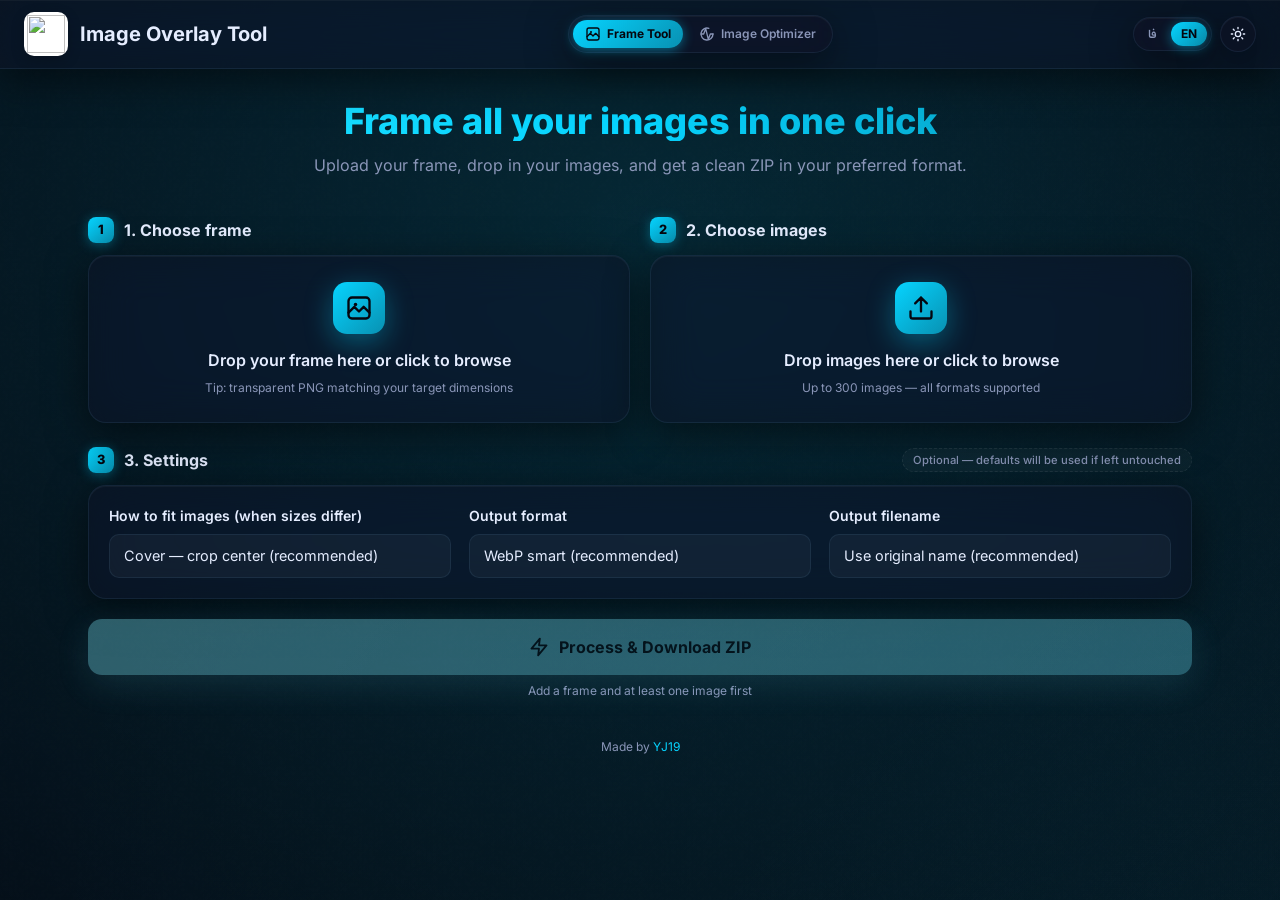
==== index.html @ a22eafc3 "Drop "کاملاً محلی" from the parent meta description Last remaining instance of "محلی" in the codebas" ====
<!DOCTYPE html>
<html lang="fa" dir="rtl" data-theme="dark">
<head>
  <meta charset="UTF-8" />
  <meta name="viewport" content="width=device-width, initial-scale=1.0, viewport-fit=cover" />
  <meta name="theme-color" content="#05060e" />

  <title data-i18n="app.title">جایگذاری قالب روی تصاویر — ابزار آنلاین دسته‌ای رایگان</title>
  <meta name="description" content="ابزار رایگان جایگذاری دسته‌ای قالب، واترمارک یا امضا روی تصاویر — درگ ‌اند ‌دراپ، تنظیم اندازه و موقعیت، خروجی فوری در قالب ZIP. تمام پردازش در مرورگر شما انجام می‌شود؛ فایل‌ها به سرور ارسال نمی‌شوند." />
  <meta name="keywords" content="جایگذاری قالب, واترمارک دسته‌ای, watermark batch, image overlay, امضای تصاویر, لوگو روی عکس, batch image processing, drag and drop" />
  <meta name="author" content="YJ19" />
  <meta name="robots" content="index, follow, max-image-preview:large" />

  <!-- Favicon -->
  <link rel="icon" href="assets/favicon.ico" />
  <link rel="canonical" href="https://templateimg.yaldajahanshahi.ir/" />
  <link rel="alternate" hreflang="fa" href="https://templateimg.yaldajahanshahi.ir/" />
  <link rel="alternate" hreflang="en" href="https://templateimg.yaldajahanshahi.ir/" />
  <link rel="alternate" hreflang="x-default" href="https://templateimg.yaldajahanshahi.ir/" />

  <!-- PWA -->
  <link rel="manifest" href="manifest.json" />
  <link rel="apple-touch-icon" href="assets/icons/apple-touch-icon-180.png" />
  <meta name="mobile-web-app-capable" content="yes" />
  <meta name="apple-mobile-web-app-capable" content="yes" />
  <meta name="apple-mobile-web-app-status-bar-style" content="black-translucent" />
  <meta name="apple-mobile-web-app-title" content="جایگذاری قالب" />

  <!-- Open Graph / Twitter -->
  <meta property="og:type" content="website" />
  <meta property="og:url" content="https://templateimg.yaldajahanshahi.ir/" />
  <meta property="og:site_name" content="جایگذاری قالب · YJ19" />
  <meta property="og:title" content="جایگذاری قالب روی تصاویر — دسته‌ای، در مرورگر، رایگان" />
  <meta property="og:description" content="جایگذاری دسته‌ای قالب، واترمارک یا امضا روی تصاویر و دریافت خروجی ZIP — کاملاً در مرورگر، بدون آپلود به سرور." />
  <meta property="og:image" content="https://templateimg.yaldajahanshahi.ir/assets/Set-Images-template-logo.webp" />
  <meta property="og:image:alt" content="جایگذاری قالب YJ19" />
  <meta property="og:locale" content="fa_IR" />
  <meta property="og:locale:alternate" content="en_US" />

  <meta name="twitter:card" content="summary_large_image" />
  <meta name="twitter:title" content="جایگذاری قالب روی تصاویر — دسته‌ای، در مرورگر، رایگان" />
  <meta name="twitter:description" content="جایگذاری دسته‌ای قالب، واترمارک یا امضا روی تصاویر و دریافت خروجی ZIP — کاملاً در مرورگر." />
  <meta name="twitter:image" content="https://templateimg.yaldajahanshahi.ir/assets/Set-Images-template-logo.webp" />

  <!-- Structured data -->
  <script type="application/ld+json">
  {
    "@context": "https://schema.org",
    "@type": "WebApplication",
    "name": "جایگذاری قالب روی تصاویر",
    "alternateName": "Image Overlay & Watermark Tool",
    "url": "https://templateimg.yaldajahanshahi.ir/",
    "applicationCategory": "MultimediaApplication",
    "applicationSubCategory": "Batch Image Watermark Tool",
    "operatingSystem": "Any modern web browser",
    "browserRequirements": "Requires JavaScript. Requires HTML5.",
    "offers": { "@type": "Offer", "price": "0", "priceCurrency": "USD" },
    "description": "ابزار رایگان جایگذاری دسته‌ای قالب، واترمارک یا امضا روی تصاویر در مرورگر؛ تنظیم اندازه و موقعیت، پیش‌نمایش زنده و خروجی ZIP — بدون آپلود به سرور.",
    "inLanguage": ["fa", "en"],
    "isAccessibleForFree": true,
    "featureList": [
      "Browser-side batch watermarking — no upload, full privacy",
      "Drag-and-drop multiple images",
      "Custom overlay position and size",
      "Live preview before applying",
      "ZIP download of all processed images",
      "Bilingual UI (Persian / English) with RTL support",
      "PWA — installable, works offline"
    ],
    "author": {
      "@type": "Person",
      "name": "Yalda Jahanshahi (YJ19)",
      "url": "https://yaldajahanshahi.ir"
    },
    "publisher": {
      "@type": "Person",
      "name": "YJ19",
      "url": "https://yaldajahanshahi.ir"
    }
  }
  </script>

  <link rel="preconnect" href="https://cdn.jsdelivr.net" crossorigin />
  <link rel="stylesheet" href="fonts/fonts.css?v=20260615a" />

  <!-- Critical CSS: prevents FOUC and handles theme-icon visibility independently of Tailwind JIT -->
  <style>
    .hidden { display: none !important; }
    .sr-only {
      position: absolute !important;
      width: 1px !important; height: 1px !important;
      padding: 0 !important; margin: -1px !important;
      overflow: hidden !important; clip: rect(0,0,0,0) !important;
      white-space: nowrap !important; border: 0 !important;
    }
    /* Theme toggle icons — driven by [data-theme] on <html>, no Tailwind dark: needed */
    .theme-icon-sun { display: none; }
    .theme-icon-moon { display: block; }
    [data-theme="dark"] .theme-icon-sun { display: block; }
    [data-theme="dark"] .theme-icon-moon { display: none; }
  </style>

  <script src="vendor/tailwind-3.4.17.js?v=20260615a"></script>
  <script>
    tailwind.config = {
      darkMode: ['class', '[data-theme="dark"]'],
      theme: {
        extend: {
          fontFamily: {
            sans: ['Inter', 'Vazirmatn', 'system-ui', 'sans-serif'],
            fa: ['Vazirmatn', 'system-ui', 'sans-serif']
          },
          colors: {
            cyan: {
              soft: '#22e0ff',
              DEFAULT: '#06d4ff',
              deep: '#0891b2'
            }
          }
        }
      }
    };
  </script>

  <link rel="stylesheet" href="styles/main.css?v=20260615a" />
  <script defer src="vendor/jszip-3.10.1.min.js?v=20260615a"></script>
</head>

<body class="font-sans antialiased min-h-screen selection:bg-cyan/30">

  <!-- Animated mesh background -->
  <div class="fixed inset-0 -z-10 bg-gradient-mesh pointer-events-none"></div>
  <div class="fixed inset-0 -z-10 bg-noise opacity-[0.02] pointer-events-none"></div>

  <!-- ============ HEADER ============ -->
  <header class="glass-header sticky top-0 z-40">
    <div class="container mx-auto px-3 sm:px-6 py-3 flex flex-wrap items-center justify-between gap-y-2 gap-x-3">
      <div class="flex items-center justify-center sm:justify-start gap-2 sm:gap-3 min-w-0 basis-full sm:basis-auto">
        <div class="logo-mark shrink-0">
          <img src="assets/Set-Images-template-logo.webp" alt="" width="44" height="44" />
        </div>
        <div class="min-w-0">
          <h1 class="text-base sm:text-xl font-bold leading-tight truncate" data-i18n="app.name">جایگذاری قالب روی تصویر</h1>
          <p class="text-[11px] sm:text-xs text-muted leading-none hidden sm:block" data-i18n="app.tagline">اعمال قالب روی دسته‌ای از تصاویر</p>
        </div>
      </div>

      <!-- ============ TOP NAV (tool switcher) ============ -->
      <nav class="tool-nav glass-pill flex items-center gap-1 p-1 text-[11px] sm:text-xs font-semibold basis-full sm:basis-auto justify-center order-3 sm:order-2" aria-label="Tools">
        <a href="./" class="tool-nav-btn active" aria-current="page">
          <svg class="w-4 h-4" viewBox="0 0 24 24" fill="none" stroke="currentColor" stroke-width="2" stroke-linecap="round" stroke-linejoin="round" aria-hidden="true">
            <rect x="3" y="3" width="18" height="18" rx="3"/>
            <path d="M3 16l5-5 4 4 4-4 5 5"/>
            <circle cx="9" cy="9" r="1.5" fill="currentColor" stroke="none"/>
          </svg>
          <span data-i18n="nav.placement">جایگذاری قالب</span>
        </a>
        <a href="./optimizer/" class="tool-nav-btn">
          <svg class="w-4 h-4" viewBox="0 0 24 24" fill="none" stroke="currentColor" stroke-width="2" stroke-linecap="round" stroke-linejoin="round" aria-hidden="true">
            <path d="M21 12a9 9 0 1 1-6.219-8.56"/>
            <path d="M3 12h4l3-8 4 16 3-8h4"/>
          </svg>
          <span data-i18n="nav.optimizer">بهینه‌ساز تصویر</span>
        </a>
      </nav>

      <div class="flex items-center gap-1.5 sm:gap-2 shrink-0 basis-full sm:basis-auto justify-center sm:justify-end order-2 sm:order-3">
        <div class="glass-pill flex items-center gap-1 p-1 text-[11px] sm:text-xs font-semibold">
          <button data-lang-btn="fa" class="lang-btn px-2 sm:px-2.5 py-1 rounded-full">فا</button>
          <button data-lang-btn="en" class="lang-btn px-2 sm:px-2.5 py-1 rounded-full">EN</button>
        </div>
        <button id="install-btn" type="button" class="glass-pill hidden items-center gap-1.5 h-9 px-2.5 text-[11px] sm:text-xs font-semibold" aria-label="Install app">
          <svg class="w-4 h-4" viewBox="0 0 24 24" fill="none" stroke="currentColor" stroke-width="2" stroke-linecap="round" stroke-linejoin="round">
            <path d="M12 3v12M7 10l5 5 5-5M5 21h14"/>
          </svg>
          <span class="hidden sm:inline" data-i18n="pwa.install">نصب اپ</span>
        </button>
        <button id="theme-toggle" class="glass-pill w-9 h-9 flex items-center justify-center" aria-label="Toggle theme" title="تغییر تم">
          <svg class="theme-icon-sun w-4 h-4" viewBox="0 0 24 24" fill="none" stroke="currentColor" stroke-width="2" stroke-linecap="round" stroke-linejoin="round" aria-hidden="true">
            <circle cx="12" cy="12" r="4"/><path d="M12 2v2M12 20v2M4.93 4.93l1.41 1.41M17.66 17.66l1.41 1.41M2 12h2M20 12h2M4.93 19.07l1.41-1.41M17.66 6.34l1.41-1.41"/>
          </svg>
          <svg class="theme-icon-moon w-4 h-4" viewBox="0 0 24 24" fill="none" stroke="currentColor" stroke-width="2" stroke-linecap="round" stroke-linejoin="round" aria-hidden="true">
            <path d="M21 12.79A9 9 0 1 1 11.21 3 7 7 0 0 0 21 12.79z"/>
          </svg>
        </button>
      </div>
    </div>
  </header>

  <!-- Hidden file inputs (kept outside drop zones to avoid event interference) -->
  <input type="file" id="frame-input" accept="image/*" class="sr-only" />
  <input type="file" id="images-input" accept="image/*" multiple class="sr-only" />

  <main class="container mx-auto px-3 sm:px-6 py-6 sm:py-8 max-w-6xl">

    <!-- ============ HERO ============ -->
    <section class="text-center mb-7 sm:mb-10">
      <h2 class="text-2xl sm:text-4xl font-extrabold mb-2 sm:mb-3 text-gradient-brand" data-i18n="hero.title">
        تصاویرتو با یک کلیک قالب بزن
      </h2>
      <p class="text-xs sm:text-base text-muted max-w-2xl mx-auto px-2" data-i18n="hero.subtitle">
        قالب رو آپلود کن، تصاویرت رو پشت بنداز، و یک فایل ZIP تمیز با فرمت دلخواه بگیر.
      </p>
    </section>

    <!-- ============ STEP 1 + 2 (side by side on lg) ============ -->
    <section class="grid grid-cols-1 lg:grid-cols-2 gap-4 sm:gap-5 mb-5 sm:mb-6">

      <!-- STEP 1: FRAME -->
      <div>
        <div class="step-label">
          <span class="step-num">1</span>
          <span data-i18n="step.frame.title">انتخاب قالب</span>
        </div>
        <div id="frame-drop" class="glass-card drop-zone group" tabindex="0" role="button" aria-label="Select frame image">
          <div id="frame-empty" class="drop-empty">
            <div class="icon-bubble">
              <svg class="w-7 h-7" viewBox="0 0 24 24" fill="none" stroke="currentColor" stroke-width="2" stroke-linecap="round" stroke-linejoin="round">
                <rect x="3" y="3" width="18" height="18" rx="3"/>
                <path d="M3 16l5-5 4 4 4-4 5 5"/>
                <circle cx="9" cy="9" r="1.5" fill="currentColor" stroke="none"/>
              </svg>
            </div>
            <p class="font-semibold text-sm sm:text-base" data-i18n="frame.cta">قالب رو بکش اینجا یا کلیک کن</p>
            <p class="text-[11px] sm:text-xs text-muted mt-1 px-2" data-i18n="frame.hint">پیشنهاد: PNG شفاف با ابعاد یکسان با تصاویر هدف</p>
          </div>
          <div id="frame-preview" class="hidden w-full">
            <div class="flex items-center gap-3">
              <div class="frame-thumb">
                <img id="frame-thumb-img" alt="frame preview" />
              </div>
              <div class="flex-1 min-w-0">
                <p id="frame-name" class="font-semibold text-sm truncate"></p>
                <p id="frame-meta" class="text-[11px] text-muted mt-0.5"></p>
              </div>
              <button type="button" id="frame-clear" class="btn-ghost-icon no-zone-click" aria-label="remove frame">
                <svg class="w-4 h-4" viewBox="0 0 24 24" fill="none" stroke="currentColor" stroke-width="2.2" stroke-linecap="round" stroke-linejoin="round"><path d="M18 6L6 18M6 6l12 12"/></svg>
              </button>
            </div>
          </div>
        </div>
      </div>

      <!-- STEP 2: IMAGES -->
      <div>
        <div class="step-label">
          <span class="step-num">2</span>
          <span data-i18n="step.images.title">انتخاب تصاویر</span>
          <span id="images-count" class="step-badge hidden">0 / 300</span>
        </div>
        <div id="images-drop" class="glass-card drop-zone group" tabindex="0" role="button" aria-label="Select images">
          <div id="images-empty" class="drop-empty">
            <div class="icon-bubble">
              <svg class="w-7 h-7" viewBox="0 0 24 24" fill="none" stroke="currentColor" stroke-width="2" stroke-linecap="round" stroke-linejoin="round">
                <path d="M21 15v4a2 2 0 0 1-2 2H5a2 2 0 0 1-2-2v-4M17 8l-5-5-5 5M12 3v12"/>
              </svg>
            </div>
            <p class="font-semibold text-sm sm:text-base" data-i18n="images.cta">تصاویر رو اینجا بنداز یا کلیک کن</p>
            <p class="text-[11px] sm:text-xs text-muted mt-1 px-2" data-i18n="images.hint">حداکثر ۳۰۰ تصویر — همه فرمت‌ها</p>
          </div>
        </div>
      </div>

    </section>

    <!-- Images toolbar + grid (full width) -->
    <section id="images-section" class="mb-6">

      <!-- Upload progress (shown while decoding/thumbnailing newly added files) -->
      <div id="upload-loader" class="hidden glass-card p-3 mb-3 flex items-center gap-3" role="status" aria-live="polite">
        <div class="spinner-sm"></div>
        <div class="flex-1 min-w-0">
          <p class="text-sm font-semibold truncate">
            <span data-i18n="upload.processing">در حال بارگذاری تصاویر…</span>
          </p>
          <div class="progress-track mt-1.5" style="height:6px">
            <div id="upload-fill" class="progress-fill" style="width:0%"></div>
          </div>
        </div>
        <span id="upload-count" class="text-xs font-bold tabular-nums shrink-0">0 / 0</span>
      </div>

      <div id="images-toolbar" class="hidden flex items-center justify-between gap-3 mb-3">
        <div class="text-xs sm:text-sm">
          <span class="text-muted" data-i18n="images.added">افزوده شد:</span>
          <span id="images-added" class="font-bold">0</span>
        </div>
        <div class="flex items-center gap-2">
          <button id="images-add-more" class="btn-ghost text-xs">
            <span data-i18n="images.addMore">افزودن بیشتر</span>
          </button>
          <button id="images-clear" class="btn-ghost text-xs text-rose-500 hover:text-rose-600">
            <span data-i18n="images.clearAll">پاک کردن همه</span>
          </button>
        </div>
      </div>
      <div id="images-grid" class="hidden grid grid-cols-4 sm:grid-cols-6 md:grid-cols-8 lg:grid-cols-10 gap-2"></div>
    </section>

    <!-- ============ STEP 3: SETTINGS ============ -->
    <section class="mb-5 sm:mb-6">
      <div class="step-label">
        <span class="step-num">3</span>
        <span data-i18n="step.settings.title">تنظیمات</span>
        <span class="step-optional" data-i18n="step.settings.optional">اختیاری — در صورت عدم تنظیم، موارد پیش‌فرض اعمال می‌شود</span>
      </div>

      <div class="glass-card p-4 sm:p-5">
        <div class="settings-grid">

          <!-- Fit mode -->
          <div>
            <label for="fit-mode" class="block text-sm font-semibold mb-2" data-i18n="settings.fit.label">روش جا‌گذاری تصویر (وقتی ابعاد متفاوته)</label>
            <select id="fit-mode" class="glass-select">
              <option value="cover" selected data-i18n-option="settings.fit.coverFull">Cover — برش وسط (پیشنهادی)</option>
              <option value="contain" data-i18n-option="settings.fit.containFull">Contain — با حاشیه</option>
              <option value="stretch" data-i18n-option="settings.fit.stretchFull">Stretch — کشیدن</option>
            </select>
          </div>

          <!-- Output format -->
          <div>
            <label for="output-format" class="block text-sm font-semibold mb-2" data-i18n="settings.format.label">فرمت خروجی</label>
            <select id="output-format" class="glass-select">
              <option value="webp-smart" data-i18n-option="settings.format.webpSmart">WebP هوشمند (پیشنهادی)</option>
              <option value="webp" data-i18n-option="settings.format.webp">WebP (کیفیت دستی)</option>
              <option value="png" data-i18n-option="settings.format.png">PNG (با شفافیت)</option>
              <option value="jpeg" data-i18n-option="settings.format.jpeg">JPEG (کیفیت دستی)</option>
              <option value="auto" data-i18n-option="settings.format.auto">حفظ فرمت اصلی</option>
            </select>
            <div id="quality-row" class="mt-2 hidden">
              <label class="flex items-center justify-between text-xs">
                <span class="text-muted" data-i18n="settings.format.quality">کیفیت:</span>
                <span id="quality-value" class="font-bold">90%</span>
              </label>
              <input type="range" id="quality-slider" min="50" max="100" value="90" class="w-full mt-1 accent-cyan" />
            </div>
          </div>

          <!-- Naming mode -->
          <div>
            <label for="naming-mode" class="block text-sm font-semibold mb-2" data-i18n="settings.naming.label">نام‌گذاری فایل خروجی</label>
            <select id="naming-mode" class="glass-select">
              <option value="original" data-i18n-option="settings.naming.original">نام اصلی تصویر (پیشنهادی)</option>
              <option value="pattern" data-i18n-option="settings.naming.pattern">الگوی سفارشی</option>
            </select>
            <div id="pattern-row" class="mt-2 hidden">
              <input type="text" id="naming-pattern" value="framed_{n}" class="glass-input" />
              <p class="text-[10px] text-muted mt-1.5">
                <span data-i18n="settings.naming.tokens">پارامترها:</span>
                <code class="mx-0.5">{n}</code> <span data-i18n="settings.naming.tokenN">شماره</span>،
                <code class="mx-0.5">{name}</code> <span data-i18n="settings.naming.tokenName">نام اصلی</span>،
                <code class="mx-0.5">{date}</code> <span data-i18n="settings.naming.tokenDate">تاریخ</span>
              </p>
            </div>
          </div>

        </div>
      </div>

      <button id="process-btn" class="action-btn mt-5" disabled>
        <span class="btn-default inline-flex items-center gap-2.5">
          <svg class="w-5 h-5" viewBox="0 0 24 24" fill="none" stroke="currentColor" stroke-width="2.2" stroke-linecap="round" stroke-linejoin="round"><path d="M13 2L3 14h9l-1 8 10-12h-9l1-8z"/></svg>
          <span data-i18n="action.process">پردازش و دانلود ZIP</span>
        </span>
        <span class="btn-loading">
          <span class="spinner-btn"></span>
          <span data-i18n="action.processing">در حال پردازش…</span>
        </span>
      </button>

      <p id="process-hint" class="text-center text-xs text-muted mt-2" data-i18n="action.hint">
        ابتدا یک قالب و حداقل یک تصویر اضافه کن
      </p>
    </section>

    <!-- ============ PROGRESS OVERLAY ============ -->
    <div id="progress-overlay" class="hidden" role="status" aria-live="polite">
      <div class="glass-card p-4 sm:p-5">
        <div class="flex items-center justify-between mb-3 gap-3">
          <div class="min-w-0">
            <p class="font-bold truncate" data-i18n="progress.title">در حال پردازش…</p>
            <p id="progress-sub" class="text-[11px] sm:text-xs text-muted mt-0.5 truncate"></p>
          </div>
          <p id="progress-pct" class="text-xl sm:text-2xl font-extrabold tabular-nums shrink-0">0%</p>
        </div>
        <div class="progress-track">
          <div id="progress-fill" class="progress-fill" style="width:0%"></div>
        </div>
        <div class="grid grid-cols-3 gap-2 sm:gap-3 mt-3 text-[11px] sm:text-xs">
          <div><span class="text-muted" data-i18n="progress.done">انجام‌شده:</span> <span id="stat-done" class="font-bold tabular-nums">0</span></div>
          <div><span class="text-muted" data-i18n="progress.speed">سرعت:</span> <span id="stat-speed" class="font-bold tabular-nums">—</span></div>
          <div><span class="text-muted" data-i18n="progress.eta">باقی‌مونده:</span> <span id="stat-eta" class="font-bold tabular-nums">—</span></div>
        </div>
      </div>
    </div>

    <!-- ============ FOOTER ============ -->
    <footer class="text-center mt-10 mb-4 text-[11px] sm:text-xs text-muted">
      <p>
        <span data-i18n="footer.credit">ساخته شده به وسیله</span>
        <a href="https://yaldajahanshahi.ir" target="_blank" rel="noopener noreferrer" class="text-cyan hover:underline">YJ19</a>
      </p>
    </footer>
  </main>

  <!-- Toast container -->
  <div id="toast-container" class="fixed bottom-4 inset-x-3 sm:bottom-auto sm:top-4 sm:inset-x-auto sm:end-4 z-50 flex flex-col gap-2 sm:max-w-sm pointer-events-none" role="status" aria-live="polite" aria-atomic="false"></div>

  <!-- App entry (single bundle, no ES modules — works with file:// too) -->
  <script defer src="scripts/bundle.js?v=20260615a"></script>
  <script defer src="scripts/pwa.js?v=20260615a"></script>
</body>
</html>
---- fonts/fonts.css ----
/* Inter latin 400 */
@font-face {
  font-family: 'Inter';
  font-style: normal;
  font-weight: 400;
  font-display: swap;
  src: url(./inter-latin-400.woff2) format('woff2');
  unicode-range: U+0000-00FF, U+0131, U+0152-0153, U+02BB-02BC, U+02C6, U+02DA, U+02DC, U+0304, U+0308, U+0329, U+2000-206F, U+20AC, U+2122, U+2191, U+2193, U+2212, U+2215, U+FEFF, U+FFFD;
}

/* Inter latin 500 */
@font-face {
  font-family: 'Inter';
  font-style: normal;
  font-weight: 500;
  font-display: swap;
  src: url(./inter-latin-500.woff2) format('woff2');
  unicode-range: U+0000-00FF, U+0131, U+0152-0153, U+02BB-02BC, U+02C6, U+02DA, U+02DC, U+0304, U+0308, U+0329, U+2000-206F, U+20AC, U+2122, U+2191, U+2193, U+2212, U+2215, U+FEFF, U+FFFD;
}

/* Inter latin 600 */
@font-face {
  font-family: 'Inter';
  font-style: normal;
  font-weight: 600;
  font-display: swap;
  src: url(./inter-latin-600.woff2) format('woff2');
  unicode-range: U+0000-00FF, U+0131, U+0152-0153, U+02BB-02BC, U+02C6, U+02DA, U+02DC, U+0304, U+0308, U+0329, U+2000-206F, U+20AC, U+2122, U+2191, U+2193, U+2212, U+2215, U+FEFF, U+FFFD;
}

/* Inter latin 700 */
@font-face {
  font-family: 'Inter';
  font-style: normal;
  font-weight: 700;
  font-display: swap;
  src: url(./inter-latin-700.woff2) format('woff2');
  unicode-range: U+0000-00FF, U+0131, U+0152-0153, U+02BB-02BC, U+02C6, U+02DA, U+02DC, U+0304, U+0308, U+0329, U+2000-206F, U+20AC, U+2122, U+2191, U+2193, U+2212, U+2215, U+FEFF, U+FFFD;
}

/* Inter latin 800 */
@font-face {
  font-family: 'Inter';
  font-style: normal;
  font-weight: 800;
  font-display: swap;
  src: url(./inter-latin-800.woff2) format('woff2');
  unicode-range: U+0000-00FF, U+0131, U+0152-0153, U+02BB-02BC, U+02C6, U+02DA, U+02DC, U+0304, U+0308, U+0329, U+2000-206F, U+20AC, U+2122, U+2191, U+2193, U+2212, U+2215, U+FEFF, U+FFFD;
}

/* Vazirmatn arabic 400 */
@font-face {
  font-family: 'Vazirmatn';
  font-style: normal;
  font-weight: 400;
  font-display: swap;
  src: url(./vazirmatn-arabic-400.woff2) format('woff2');
  unicode-range: U+0600-06FF, U+0750-077F, U+0870-088E, U+0890-0891, U+0897-08E1, U+08E3-08FF, U+200C-200E, U+2010-2011, U+204F, U+2E41, U+FB50-FDFF, U+FE70-FE74, U+FE76-FEFC, U+102E0-102FB, U+10E60-10E7E, U+10EC2-10EC4, U+10EFC-10EFF, U+1EE00-1EE03, U+1EE05-1EE1F, U+1EE21-1EE22, U+1EE24, U+1EE27, U+1EE29-1EE32, U+1EE34-1EE37, U+1EE39, U+1EE3B, U+1EE42, U+1EE47, U+1EE49, U+1EE4B, U+1EE4D-1EE4F, U+1EE51-1EE52, U+1EE54, U+1EE57, U+1EE59, U+1EE5B, U+1EE5D, U+1EE5F, U+1EE61-1EE62, U+1EE64, U+1EE67-1EE6A, U+1EE6C-1EE72, U+1EE74-1EE77, U+1EE79-1EE7C, U+1EE7E, U+1EE80-1EE89, U+1EE8B-1EE9B, U+1EEA1-1EEA3, U+1EEA5-1EEA9, U+1EEAB-1EEBB, U+1EEF0-1EEF1;
}

/* Vazirmatn latin 400 */
@font-face {
  font-family: 'Vazirmatn';
  font-style: normal;
  font-weight: 400;
  font-display: swap;
  src: url(./vazirmatn-latin-400.woff2) format('woff2');
  unicode-range: U+0000-00FF, U+0131, U+0152-0153, U+02BB-02BC, U+02C6, U+02DA, U+02DC, U+0304, U+0308, U+0329, U+2000-206F, U+20AC, U+2122, U+2191, U+2193, U+2212, U+2215, U+FEFF, U+FFFD;
}

/* Vazirmatn arabic 500 */
@font-face {
  font-family: 'Vazirmatn';
  font-style: normal;
  font-weight: 500;
  font-display: swap;
  src: url(./vazirmatn-arabic-500.woff2) format('woff2');
  unicode-range: U+0600-06FF, U+0750-077F, U+0870-088E, U+0890-0891, U+0897-08E1, U+08E3-08FF, U+200C-200E, U+2010-2011, U+204F, U+2E41, U+FB50-FDFF, U+FE70-FE74, U+FE76-FEFC, U+102E0-102FB, U+10E60-10E7E, U+10EC2-10EC4, U+10EFC-10EFF, U+1EE00-1EE03, U+1EE05-1EE1F, U+1EE21-1EE22, U+1EE24, U+1EE27, U+1EE29-1EE32, U+1EE34-1EE37, U+1EE39, U+1EE3B, U+1EE42, U+1EE47, U+1EE49, U+1EE4B, U+1EE4D-1EE4F, U+1EE51-1EE52, U+1EE54, U+1EE57, U+1EE59, U+1EE5B, U+1EE5D, U+1EE5F, U+1EE61-1EE62, U+1EE64, U+1EE67-1EE6A, U+1EE6C-1EE72, U+1EE74-1EE77, U+1EE79-1EE7C, U+1EE7E, U+1EE80-1EE89, U+1EE8B-1EE9B, U+1EEA1-1EEA3, U+1EEA5-1EEA9, U+1EEAB-1EEBB, U+1EEF0-1EEF1;
}

/* Vazirmatn latin 500 */
@font-face {
  font-family: 'Vazirmatn';
  font-style: normal;
  font-weight: 500;
  font-display: swap;
  src: url(./vazirmatn-latin-500.woff2) format('woff2');
  unicode-range: U+0000-00FF, U+0131, U+0152-0153, U+02BB-02BC, U+02C6, U+02DA, U+02DC, U+0304, U+0308, U+0329, U+2000-206F, U+20AC, U+2122, U+2191, U+2193, U+2212, U+2215, U+FEFF, U+FFFD;
}

/* Vazirmatn arabic 600 */
@font-face {
  font-family: 'Vazirmatn';
  font-style: normal;
  font-weight: 600;
  font-display: swap;
  src: url(./vazirmatn-arabic-600.woff2) format('woff2');
  unicode-range: U+0600-06FF, U+0750-077F, U+0870-088E, U+0890-0891, U+0897-08E1, U+08E3-08FF, U+200C-200E, U+2010-2011, U+204F, U+2E41, U+FB50-FDFF, U+FE70-FE74, U+FE76-FEFC, U+102E0-102FB, U+10E60-10E7E, U+10EC2-10EC4, U+10EFC-10EFF, U+1EE00-1EE03, U+1EE05-1EE1F, U+1EE21-1EE22, U+1EE24, U+1EE27, U+1EE29-1EE32, U+1EE34-1EE37, U+1EE39, U+1EE3B, U+1EE42, U+1EE47, U+1EE49, U+1EE4B, U+1EE4D-1EE4F, U+1EE51-1EE52, U+1EE54, U+1EE57, U+1EE59, U+1EE5B, U+1EE5D, U+1EE5F, U+1EE61-1EE62, U+1EE64, U+1EE67-1EE6A, U+1EE6C-1EE72, U+1EE74-1EE77, U+1EE79-1EE7C, U+1EE7E, U+1EE80-1EE89, U+1EE8B-1EE9B, U+1EEA1-1EEA3, U+1EEA5-1EEA9, U+1EEAB-1EEBB, U+1EEF0-1EEF1;
}

/* Vazirmatn latin 600 */
@font-face {
  font-family: 'Vazirmatn';
  font-style: normal;
  font-weight: 600;
  font-display: swap;
  src: url(./vazirmatn-latin-600.woff2) format('woff2');
  unicode-range: U+0000-00FF, U+0131, U+0152-0153, U+02BB-02BC, U+02C6, U+02DA, U+02DC, U+0304, U+0308, U+0329, U+2000-206F, U+20AC, U+2122, U+2191, U+2193, U+2212, U+2215, U+FEFF, U+FFFD;
}

/* Vazirmatn arabic 700 */
@font-face {
  font-family: 'Vazirmatn';
  font-style: normal;
  font-weight: 700;
  font-display: swap;
  src: url(./vazirmatn-arabic-700.woff2) format('woff2');
  unicode-range: U+0600-06FF, U+0750-077F, U+0870-088E, U+0890-0891, U+0897-08E1, U+08E3-08FF, U+200C-200E, U+2010-2011, U+204F, U+2E41, U+FB50-FDFF, U+FE70-FE74, U+FE76-FEFC, U+102E0-102FB, U+10E60-10E7E, U+10EC2-10EC4, U+10EFC-10EFF, U+1EE00-1EE03, U+1EE05-1EE1F, U+1EE21-1EE22, U+1EE24, U+1EE27, U+1EE29-1EE32, U+1EE34-1EE37, U+1EE39, U+1EE3B, U+1EE42, U+1EE47, U+1EE49, U+1EE4B, U+1EE4D-1EE4F, U+1EE51-1EE52, U+1EE54, U+1EE57, U+1EE59, U+1EE5B, U+1EE5D, U+1EE5F, U+1EE61-1EE62, U+1EE64, U+1EE67-1EE6A, U+1EE6C-1EE72, U+1EE74-1EE77, U+1EE79-1EE7C, U+1EE7E, U+1EE80-1EE89, U+1EE8B-1EE9B, U+1EEA1-1EEA3, U+1EEA5-1EEA9, U+1EEAB-1EEBB, U+1EEF0-1EEF1;
}

/* Vazirmatn latin 700 */
@font-face {
  font-family: 'Vazirmatn';
  font-style: normal;
  font-weight: 700;
  font-display: swap;
  src: url(./vazirmatn-latin-700.woff2) format('woff2');
  unicode-range: U+0000-00FF, U+0131, U+0152-0153, U+02BB-02BC, U+02C6, U+02DA, U+02DC, U+0304, U+0308, U+0329, U+2000-206F, U+20AC, U+2122, U+2191, U+2193, U+2212, U+2215, U+FEFF, U+FFFD;
}

/* Vazirmatn arabic 800 */
@font-face {
  font-family: 'Vazirmatn';
  font-style: normal;
  font-weight: 800;
  font-display: swap;
  src: url(./vazirmatn-arabic-800.woff2) format('woff2');
  unicode-range: U+0600-06FF, U+0750-077F, U+0870-088E, U+0890-0891, U+0897-08E1, U+08E3-08FF, U+200C-200E, U+2010-2011, U+204F, U+2E41, U+FB50-FDFF, U+FE70-FE74, U+FE76-FEFC, U+102E0-102FB, U+10E60-10E7E, U+10EC2-10EC4, U+10EFC-10EFF, U+1EE00-1EE03, U+1EE05-1EE1F, U+1EE21-1EE22, U+1EE24, U+1EE27, U+1EE29-1EE32, U+1EE34-1EE37, U+1EE39, U+1EE3B, U+1EE42, U+1EE47, U+1EE49, U+1EE4B, U+1EE4D-1EE4F, U+1EE51-1EE52, U+1EE54, U+1EE57, U+1EE59, U+1EE5B, U+1EE5D, U+1EE5F, U+1EE61-1EE62, U+1EE64, U+1EE67-1EE6A, U+1EE6C-1EE72, U+1EE74-1EE77, U+1EE79-1EE7C, U+1EE7E, U+1EE80-1EE89, U+1EE8B-1EE9B, U+1EEA1-1EEA3, U+1EEA5-1EEA9, U+1EEAB-1EEBB, U+1EEF0-1EEF1;
}

/* Vazirmatn latin 800 */
@font-face {
  font-family: 'Vazirmatn';
  font-style: normal;
  font-weight: 800;
  font-display: swap;
  src: url(./vazirmatn-latin-800.woff2) format('woff2');
  unicode-range: U+0000-00FF, U+0131, U+0152-0153, U+02BB-02BC, U+02C6, U+02DA, U+02DC, U+0304, U+0308, U+0329, U+2000-206F, U+20AC, U+2122, U+2191, U+2193, U+2212, U+2215, U+FEFF, U+FFFD;
}
---- styles/main.css ----
/* ============================================
   Frame Studio — Midnight + Electric Cyan
   ============================================ */

:root {
  /* Brand */
  --c-cyan: #06d4ff;
  --c-cyan-soft: #22e0ff;
  --c-cyan-deep: #0891b2;

  /* Dark mode (Midnight) */
  --bg-base-dark: #05060e;
  --bg-elev-dark: #0a0d1c;
  --glass-bg-dark: rgba(15, 19, 36, 0.55);
  --glass-border-dark: rgba(120, 180, 220, 0.10);
  --glass-shadow-dark: 0 10px 40px rgba(0, 0, 0, 0.5), inset 0 1px 0 rgba(255,255,255,0.04);
  --text-dark: #e5edff;
  --text-muted-dark: #8a96b8;

  /* Light mode (Soft Snow) */
  --bg-base-light: #f5f7fb;
  --bg-elev-light: #ffffff;
  --glass-bg-light: rgba(255, 255, 255, 0.7);
  --glass-border-light: rgba(15, 23, 42, 0.08);
  --glass-shadow-light: 0 8px 28px rgba(2, 132, 199, 0.10), inset 0 1px 0 rgba(255,255,255,0.7);
  --text-light: #0b1220;
  --text-muted-light: #475569;
}

html, body { min-height: 100vh; }
body {
  background-color: var(--bg-base-light);
  color: var(--text-light);
  transition: background-color .4s ease, color .4s ease;
}
[data-theme="dark"] body {
  background-color: var(--bg-base-dark);
  color: var(--text-dark);
}

/* Background: subtle radial cyan glow on midnight */
.bg-gradient-mesh {
  background:
    radial-gradient(at 20% 15%, rgba(6, 212, 255, 0.10) 0px, transparent 55%),
    radial-gradient(at 80% 85%, rgba(6, 212, 255, 0.06) 0px, transparent 55%);
  background-size: 200% 200%;
}
[data-theme="dark"] .bg-gradient-mesh {
  background:
    radial-gradient(at 25% 12%, rgba(6, 212, 255, 0.16) 0px, transparent 55%),
    radial-gradient(at 80% 85%, rgba(8, 145, 178, 0.12) 0px, transparent 55%),
    radial-gradient(at 50% 50%, rgba(6, 182, 212, 0.04) 0px, transparent 70%);
  background-size: 200% 200%;
}

.bg-noise {
  background-image: url("data:image/svg+xml;utf8,<svg viewBox='0 0 200 200' xmlns='http://www.w3.org/2000/svg'><filter id='n'><feTurbulence baseFrequency='0.85' numOctaves='3' /></filter><rect width='100%25' height='100%25' filter='url(%23n)' opacity='0.55'/></svg>");
}

/* ============ Glass primitives ============ */
.glass-card,
.glass-header,
.glass-pill {
  backdrop-filter: blur(22px) saturate(180%);
  -webkit-backdrop-filter: blur(22px) saturate(180%);
  border: 1px solid var(--glass-border-light);
  background: var(--glass-bg-light);
  box-shadow: var(--glass-shadow-light);
  transition: background .3s ease, border-color .3s ease, box-shadow .3s ease;
}
[data-theme="dark"] .glass-card,
[data-theme="dark"] .glass-header,
[data-theme="dark"] .glass-pill {
  border-color: var(--glass-border-dark);
  background: var(--glass-bg-dark);
  box-shadow: var(--glass-shadow-dark);
}

.glass-card { border-radius: 18px; }
.glass-header {
  border-radius: 0;
  border-left: none;
  border-right: none;
  border-top: none;
}
.glass-pill {
  border-radius: 9999px;
  padding: 2px;
}

/* ============ Logo ============ */
.logo-mark {
  width: 44px; height: 44px;
  border-radius: 10px;
  display: flex; align-items: center; justify-content: center;
  background: #ffffff;
  padding: 3px;
  box-shadow: 0 4px 14px rgba(0, 0, 0, 0.2);
}
.logo-mark img {
  width: 100%; height: 100%;
  object-fit: contain;
  display: block;
}

/* ============ Text helpers ============ */
.text-muted { color: var(--text-muted-light); }
[data-theme="dark"] .text-muted { color: var(--text-muted-dark); }

/* ============ Language switcher ============ */
.lang-btn {
  color: var(--text-muted-light);
  transition: all .25s ease;
}
[data-theme="dark"] .lang-btn { color: var(--text-muted-dark); }
.lang-btn.active {
  background: linear-gradient(135deg, var(--c-cyan), var(--c-cyan-deep));
  color: #05060e !important;
  box-shadow: 0 2px 12px rgba(6, 212, 255, 0.45);
  font-weight: 700;
}

/* ============ Top tool navigation (pill switcher) ============ */
.tool-nav-btn {
  display: inline-flex;
  align-items: center;
  gap: 6px;
  padding: 6px 12px;
  border-radius: 9999px;
  color: var(--text-muted-light);
  text-decoration: none;
  transition: all .25s ease;
  white-space: nowrap;
}
[data-theme="dark"] .tool-nav-btn { color: var(--text-muted-dark); }
.tool-nav-btn:hover {
  color: var(--text-light);
  background: rgba(6, 212, 255, 0.08);
}
[data-theme="dark"] .tool-nav-btn:hover {
  color: var(--text-dark);
  background: rgba(6, 212, 255, 0.12);
}
.tool-nav-btn.active {
  background: linear-gradient(135deg, var(--c-cyan), var(--c-cyan-deep));
  color: #05060e !important;
  box-shadow: 0 2px 12px rgba(6, 212, 255, 0.45);
  font-weight: 700;
}
.tool-nav-btn svg { flex-shrink: 0; }
@media (max-width: 640px) {
  .tool-nav-btn { padding: 6px 10px; }
  .tool-nav-btn span { font-size: 11px; }
}

/* ============ Step labels ============ */
.step-label {
  display: flex;
  align-items: center;
  gap: 10px;
  margin-bottom: 12px;
  font-weight: 700;
  font-size: 0.95rem;
}
.step-num {
  width: 26px; height: 26px;
  border-radius: 8px;
  display: inline-flex;
  align-items: center;
  justify-content: center;
  font-size: 0.8rem;
  font-weight: 800;
  background: linear-gradient(135deg, var(--c-cyan), var(--c-cyan-deep));
  color: #05060e;
  box-shadow: 0 2px 12px rgba(6, 212, 255, 0.35);
}
.step-badge {
  margin-inline-start: auto;
  padding: 2px 10px;
  border-radius: 9999px;
  background: rgba(6, 212, 255, 0.12);
  color: var(--c-cyan-deep);
  font-size: 0.7rem;
  font-weight: 700;
  border: 1px solid rgba(6, 212, 255, 0.25);
}

.step-optional {
  margin-inline-start: auto;
  font-size: 0.7rem;
  font-weight: 500;
  color: var(--text-muted-light);
  padding: 3px 10px;
  border-radius: 9999px;
  background: rgba(15, 23, 42, 0.04);
  border: 1px dashed rgba(15, 23, 42, 0.15);
  white-space: nowrap;
  overflow: hidden;
  text-overflow: ellipsis;
  max-width: 70%;
}
[data-theme="dark"] .step-optional {
  color: var(--text-muted-dark);
  background: rgba(255, 255, 255, 0.03);
  border-color: rgba(255, 255, 255, 0.08);
}
@media (max-width: 640px) {
  .step-optional { font-size: 0.62rem; padding: 2px 8px; max-width: 65%; }
}
[data-theme="dark"] .step-badge {
  background: rgba(6, 212, 255, 0.10);
  color: var(--c-cyan-soft);
  border-color: rgba(6, 212, 255, 0.20);
}

/* ============ Drop zone ============ */
.drop-zone {
  position: relative;
  padding: 26px 18px;
  cursor: pointer;
  transition: all .25s ease;
  outline: none;
  min-height: 168px;
  display: flex;
  align-items: center;
  justify-content: center;
}
.drop-zone:focus-visible {
  box-shadow: 0 0 0 3px rgba(6, 212, 255, 0.45), var(--glass-shadow-light);
}
.drop-zone.drag-over {
  transform: scale(1.005);
  box-shadow:
    0 0 0 2px rgba(6, 212, 255, 0.6),
    0 14px 60px rgba(6, 212, 255, 0.25);
  background: rgba(6, 212, 255, 0.07);
}
[data-theme="dark"] .drop-zone.drag-over {
  background: rgba(6, 212, 255, 0.10);
}

.drop-empty {
  display: flex;
  flex-direction: column;
  align-items: center;
  justify-content: center;
  text-align: center;
  gap: 4px;
  width: 100%;
}

.icon-bubble {
  width: 52px; height: 52px;
  border-radius: 14px;
  display: flex; align-items: center; justify-content: center;
  margin-bottom: 10px;
  background: linear-gradient(135deg, var(--c-cyan), var(--c-cyan-deep));
  color: #05060e;
  box-shadow: 0 8px 28px rgba(6, 212, 255, 0.35);
}

/* ============ Frame preview ============ */
.frame-thumb {
  width: 56px;
  height: 56px;
  border-radius: 10px;
  overflow: hidden;
  background:
    linear-gradient(45deg, #c8c8c8 25%, transparent 25%) 0 0/14px 14px,
    linear-gradient(-45deg, #c8c8c8 25%, transparent 25%) 0 0/14px 14px,
    linear-gradient(45deg, transparent 75%, #c8c8c8 75%) 0 0/14px 14px,
    linear-gradient(-45deg, transparent 75%, #c8c8c8 75%) 0 0/14px 14px,
    #efefef;
  flex-shrink: 0;
  border: 1px solid var(--glass-border-light);
}
[data-theme="dark"] .frame-thumb {
  background:
    linear-gradient(45deg, #1c2238 25%, transparent 25%) 0 0/14px 14px,
    linear-gradient(-45deg, #1c2238 25%, transparent 25%) 0 0/14px 14px,
    linear-gradient(45deg, transparent 75%, #1c2238 75%) 0 0/14px 14px,
    linear-gradient(-45deg, transparent 75%, #1c2238 75%) 0 0/14px 14px,
    #0e1426;
  border-color: var(--glass-border-dark);
}
.frame-thumb img {
  width: 100%; height: 100%; object-fit: contain;
}

/* ============ Image thumbnails grid ============ */
.thumb-item {
  position: relative;
  aspect-ratio: 1;
  border-radius: 9px;
  overflow: hidden;
  border: 1px solid var(--glass-border-light);
  background: rgba(255,255,255,0.4);
  transition: transform .2s ease;
}
[data-theme="dark"] .thumb-item {
  border-color: var(--glass-border-dark);
  background: rgba(20, 24, 40, 0.5);
}
.thumb-item:hover { transform: translateY(-2px); }
.thumb-item img {
  width: 100%; height: 100%; object-fit: cover; display: block;
}
.thumb-remove {
  position: absolute;
  top: 4px;
  inset-inline-end: 4px;
  width: 22px; height: 22px;
  border-radius: 8px;
  background: rgba(0,0,0,0.6);
  color: white;
  display: flex; align-items: center; justify-content: center;
  cursor: pointer;
  opacity: 0;
  transition: opacity .2s ease;
}
.thumb-item:hover .thumb-remove,
.thumb-item:focus-within .thumb-remove { opacity: 1; }
.thumb-remove:hover { background: rgba(244, 63, 94, 0.9); }

/* Always-visible remove on touch */
@media (hover: none) {
  .thumb-remove { opacity: 0.85; }
}

/* "More images" tile — collapsed overflow beyond the first row */
.thumb-more {
  aspect-ratio: 1;
  border-radius: 9px;
  border: 1px dashed var(--glass-border-light);
  background: rgba(255, 255, 255, 0.4);
  display: flex;
  flex-direction: column;
  align-items: center;
  justify-content: center;
  gap: 3px;
  color: var(--text-muted-light);
  user-select: none;
}
[data-theme="dark"] .thumb-more {
  border-color: var(--glass-border-dark);
  background: rgba(20, 24, 40, 0.5);
  color: var(--text-muted-dark);
}
.thumb-more-dots {
  font-size: 1.3rem;
  font-weight: 800;
  line-height: 0.5;
  letter-spacing: 2px;
}
.thumb-more-count {
  font-size: 0.7rem;
  font-weight: 700;
}

/* ============ Buttons ============ */
.btn-ghost {
  padding: 6px 12px;
  border-radius: 10px;
  background: rgba(255,255,255,0.5);
  border: 1px solid var(--glass-border-light);
  transition: all .2s ease;
  font-weight: 600;
}
.btn-ghost:hover {
  background: rgba(255,255,255,0.8);
}
[data-theme="dark"] .btn-ghost {
  background: rgba(255,255,255,0.04);
  border-color: var(--glass-border-dark);
  color: var(--text-dark);
}
[data-theme="dark"] .btn-ghost:hover {
  background: rgba(6, 212, 255, 0.10);
  border-color: rgba(6, 212, 255, 0.30);
}

.btn-ghost-icon {
  width: 36px; height: 36px;
  border-radius: 10px;
  display: flex; align-items: center; justify-content: center;
  color: var(--text-muted-light);
  background: transparent;
  transition: all .2s ease;
}
[data-theme="dark"] .btn-ghost-icon { color: var(--text-muted-dark); }
.btn-ghost-icon:hover {
  background: rgba(244, 63, 94, 0.12);
  color: rgb(244, 63, 94);
}

/* ============ Action button ============ */
.action-btn {
  position: relative;
  display: flex;
  align-items: center;
  justify-content: center;
  gap: 10px;
  padding: 16px 24px;
  border-radius: 14px;
  font-weight: 700;
  font-size: 1rem;
  color: #05060e;
  background: linear-gradient(135deg, var(--c-cyan-soft) 0%, var(--c-cyan) 50%, var(--c-cyan-deep) 100%);
  background-size: 200% 200%;
  box-shadow: 0 10px 35px rgba(6, 212, 255, 0.35);
  transition: all .3s ease;
  overflow: hidden;
  width: 100%;
}
.action-btn:not(:disabled):hover {
  background-position: 100% 100%;
  transform: translateY(-1px);
  box-shadow: 0 14px 45px rgba(6, 212, 255, 0.5);
}
.action-btn:not(:disabled):active { transform: translateY(0); }
.action-btn:disabled {
  opacity: 0.4;
  cursor: not-allowed;
  filter: grayscale(0.5);
}
.action-btn::after {
  content: '';
  position: absolute;
  inset: 0;
  background: linear-gradient(90deg, transparent, rgba(255,255,255,0.5), transparent);
  transform: translateX(-100%);
  transition: transform .8s ease;
}
.action-btn:not(:disabled):hover::after {
  transform: translateX(100%);
}

/* ============ Radio cards ============ */
.radio-card {
  position: relative;
  cursor: pointer;
}
.radio-card input { position: absolute; opacity: 0; pointer-events: none; }
.radio-card-inner {
  display: flex;
  flex-direction: column;
  align-items: center;
  justify-content: center;
  gap: 2px;
  padding: 12px 8px;
  border-radius: 12px;
  border: 1px solid var(--glass-border-light);
  background: rgba(255,255,255,0.4);
  transition: all .2s ease;
  text-align: center;
}
[data-theme="dark"] .radio-card-inner {
  border-color: var(--glass-border-dark);
  background: rgba(255,255,255,0.03);
}
.radio-card:hover .radio-card-inner {
  border-color: rgba(6, 212, 255, 0.45);
}
.radio-card input:checked + .radio-card-inner {
  background: rgba(6, 212, 255, 0.10);
  border-color: rgba(6, 212, 255, 0.7);
  box-shadow: 0 4px 18px rgba(6, 212, 255, 0.2);
}
[data-theme="dark"] .radio-card input:checked + .radio-card-inner {
  background: rgba(6, 212, 255, 0.12);
  border-color: rgba(6, 212, 255, 0.6);
  color: white;
}

/* ============ Form input + select ============ */
.glass-input,
.glass-select {
  padding: 10px 14px;
  border-radius: 10px;
  border: 1px solid var(--glass-border-light);
  background: rgba(255,255,255,0.55);
  font-family: inherit;
  font-size: 0.9rem;
  color: inherit;
  transition: all .2s ease;
  width: 100%;
}
.glass-input:focus,
.glass-select:focus {
  outline: none;
  border-color: rgba(6, 212, 255, 0.6);
  box-shadow: 0 0 0 3px rgba(6, 212, 255, 0.18);
  background: rgba(255,255,255,0.85);
}
[data-theme="dark"] .glass-input,
[data-theme="dark"] .glass-select {
  border-color: var(--glass-border-dark);
  background: rgba(255,255,255,0.04);
  color: var(--text-dark);
}
[data-theme="dark"] .glass-input:focus,
[data-theme="dark"] .glass-select:focus {
  background: rgba(255,255,255,0.06);
}
.glass-input:disabled {
  opacity: 0.5;
  cursor: not-allowed;
}

.glass-select {
  appearance: none;
  background-image: url("data:image/svg+xml,%3Csvg xmlns='http://www.w3.org/2000/svg' viewBox='0 0 24 24' fill='none' stroke='%2306d4ff' stroke-width='2.5' stroke-linecap='round' stroke-linejoin='round'%3E%3Cpath d='M6 9l6 6 6-6'/%3E%3C/svg%3E");
  background-repeat: no-repeat;
  background-position: right 12px center;
  background-size: 14px;
  padding-inline-end: 36px;
  cursor: pointer;
  /* Hint to the browser about color scheme for native dropdown popup */
  color-scheme: light;
}
[data-theme="dark"] .glass-select {
  color-scheme: dark;
}
[dir="rtl"] .glass-select {
  background-position: left 12px center;
  padding-inline-end: 14px;
  padding-inline-start: 36px;
}

/* Native option styling — option popup is OS-rendered, only bg/color usually apply */
.glass-select option {
  background-color: #ffffff;
  color: #0b1220;
  font-weight: 500;
  padding: 8px 12px;
}
[data-theme="dark"] .glass-select option {
  background-color: #0e1426;
  color: #e5edff;
}
.glass-select option:checked,
.glass-select option:hover {
  background-color: #06d4ff;
  color: #05060e;
  font-weight: 700;
}
[data-theme="dark"] .glass-select option:checked,
[data-theme="dark"] .glass-select option:hover {
  background-color: #06d4ff;
  color: #05060e;
}

/* ============ Toggle switch ============ */
.toggle { position: relative; display: inline-block; cursor: pointer; }
.toggle input { position: absolute; opacity: 0; pointer-events: none; }
.toggle-track {
  display: block;
  width: 44px; height: 24px;
  border-radius: 9999px;
  background: rgba(100, 116, 139, 0.35);
  position: relative;
  transition: all .25s ease;
}
.toggle-thumb {
  position: absolute;
  top: 2px; left: 2px;
  width: 20px; height: 20px;
  border-radius: 50%;
  background: white;
  transition: all .25s ease;
  box-shadow: 0 1px 4px rgba(0,0,0,0.25);
}
.toggle input:checked + .toggle-track {
  background: linear-gradient(135deg, var(--c-cyan), var(--c-cyan-deep));
}
.toggle input:checked + .toggle-track .toggle-thumb {
  left: 22px;
}
[dir="rtl"] .toggle-thumb { left: auto; right: 2px; }
[dir="rtl"] .toggle input:checked + .toggle-track .toggle-thumb { right: 22px; left: auto; }

/* ============ Spinners ============ */
.spinner-sm {
  width: 22px; height: 22px;
  border-radius: 50%;
  border: 2.5px solid rgba(6, 212, 255, 0.18);
  border-top-color: var(--c-cyan);
  animation: spin 0.8s linear infinite;
  flex-shrink: 0;
}
.spinner-btn {
  width: 18px; height: 18px;
  border-radius: 50%;
  border: 2.5px solid rgba(0, 0, 0, 0.25);
  border-top-color: rgba(0, 0, 0, 0.85);
  animation: spin 0.8s linear infinite;
  flex-shrink: 0;
}
@keyframes spin {
  to { transform: rotate(360deg); }
}

/* Button when processing */
.action-btn.is-loading {
  cursor: progress;
  opacity: 0.95;
}
.action-btn.is-loading .btn-default { display: none; }
.action-btn .btn-loading { display: none; align-items: center; gap: 10px; }
.action-btn.is-loading .btn-loading { display: inline-flex; }

/* ============ Progress ============ */
#progress-overlay {
  position: fixed;
  inset-inline: 12px;
  bottom: 12px;
  z-index: 50;
  max-width: 540px;
  margin-inline: auto;
}
.progress-track {
  width: 100%;
  height: 10px;
  border-radius: 9999px;
  background: rgba(100, 116, 139, 0.18);
  overflow: hidden;
  position: relative;
}
.progress-fill {
  height: 100%;
  border-radius: 9999px;
  background: linear-gradient(90deg, var(--c-cyan-soft), var(--c-cyan), var(--c-cyan-deep));
  background-size: 200% 100%;
  transition: width .3s ease;
  position: relative;
  overflow: hidden;
}
.progress-fill::after {
  content: '';
  position: absolute;
  inset: 0;
  background: linear-gradient(90deg, transparent, rgba(255,255,255,0.4), transparent);
  animation: shimmer 2s linear infinite;
}
@keyframes shimmer {
  0% { transform: translateX(-100%); }
  100% { transform: translateX(100%); }
}

/* ============ Toast notifications ============ */
.toast {
  pointer-events: auto;
  padding: 12px 16px;
  border-radius: 14px;
  font-size: 0.85rem;
  font-weight: 500;
  backdrop-filter: blur(20px) saturate(180%);
  -webkit-backdrop-filter: blur(20px) saturate(180%);
  background: rgba(255,255,255,0.78);
  border: 1px solid var(--glass-border-light);
  box-shadow: 0 8px 32px rgba(0,0,0,0.15);
  display: flex;
  align-items: center;
  gap: 10px;
  animation: toast-in .3s ease;
  max-width: 100%;
}
[data-theme="dark"] .toast {
  background: rgba(15, 19, 36, 0.82);
  border-color: var(--glass-border-dark);
  color: var(--text-dark);
}
.toast.toast-error { border-color: rgba(244, 63, 94, 0.5); }
.toast.toast-success { border-color: rgba(6, 212, 255, 0.5); }
.toast.toast-info { border-color: rgba(6, 212, 255, 0.4); }

.toast-icon {
  width: 22px; height: 22px;
  border-radius: 50%;
  display: flex; align-items: center; justify-content: center;
  flex-shrink: 0;
  font-size: 12px;
  font-weight: 800;
  color: #05060e;
}
.toast-error .toast-icon { background: rgb(244, 63, 94); color: white; }
.toast-success .toast-icon { background: var(--c-cyan); }
.toast-info .toast-icon { background: var(--c-cyan-soft); }

@keyframes toast-in {
  from { opacity: 0; transform: translateY(-10px) scale(.95); }
  to { opacity: 1; transform: translateY(0) scale(1); }
}
.toast.toast-out { animation: toast-out .25s ease forwards; }
@keyframes toast-out {
  to { opacity: 0; transform: translateY(-8px) scale(.95); }
}

/* ============ Gradient text helper (override for new palette) ============ */
.text-gradient-brand {
  background: linear-gradient(135deg, var(--c-cyan-soft), var(--c-cyan), var(--c-cyan-deep));
  -webkit-background-clip: text;
  background-clip: text;
  -webkit-text-fill-color: transparent;
  color: transparent;
}

/* ============ RTL adjustments ============ */
[dir="rtl"] body { font-family: 'Vazirmatn', 'Inter', system-ui, sans-serif; }
[dir="ltr"] body { font-family: 'Inter', 'Vazirmatn', system-ui, sans-serif; }

/* Tabular numbers for stats */
.tabular-nums { font-variant-numeric: tabular-nums; }

/* ============ Responsive tweaks ============ */
@media (max-width: 640px) {
  .step-label { font-size: 0.88rem; }
  .icon-bubble { width: 44px; height: 44px; border-radius: 12px; }
  .icon-bubble svg { width: 22px; height: 22px; }
  .drop-zone { padding: 22px 14px; min-height: 152px; }
  .action-btn { padding: 14px 18px; font-size: 0.95rem; }
  .glass-card { border-radius: 16px; }
}

@media (min-width: 1024px) {
  /* Sticky action area on desktop becomes inline */
  .step-label { font-size: 1rem; }
}

/* Settings grid — three controls in one row on wider screens */
.settings-grid {
  display: grid;
  grid-template-columns: 1fr;
  gap: 16px;
}
@media (min-width: 768px) {
  .settings-grid { grid-template-columns: 1fr 1fr 1fr; gap: 18px; }
  .settings-grid .settings-row-full { grid-column: 1 / -1; }
}

/* Reduce motion respect */
@media (prefers-reduced-motion: reduce) {
  *, *::before, *::after {
    animation-duration: 0.01ms !important;
    transition-duration: 0.01ms !important;
  }
}
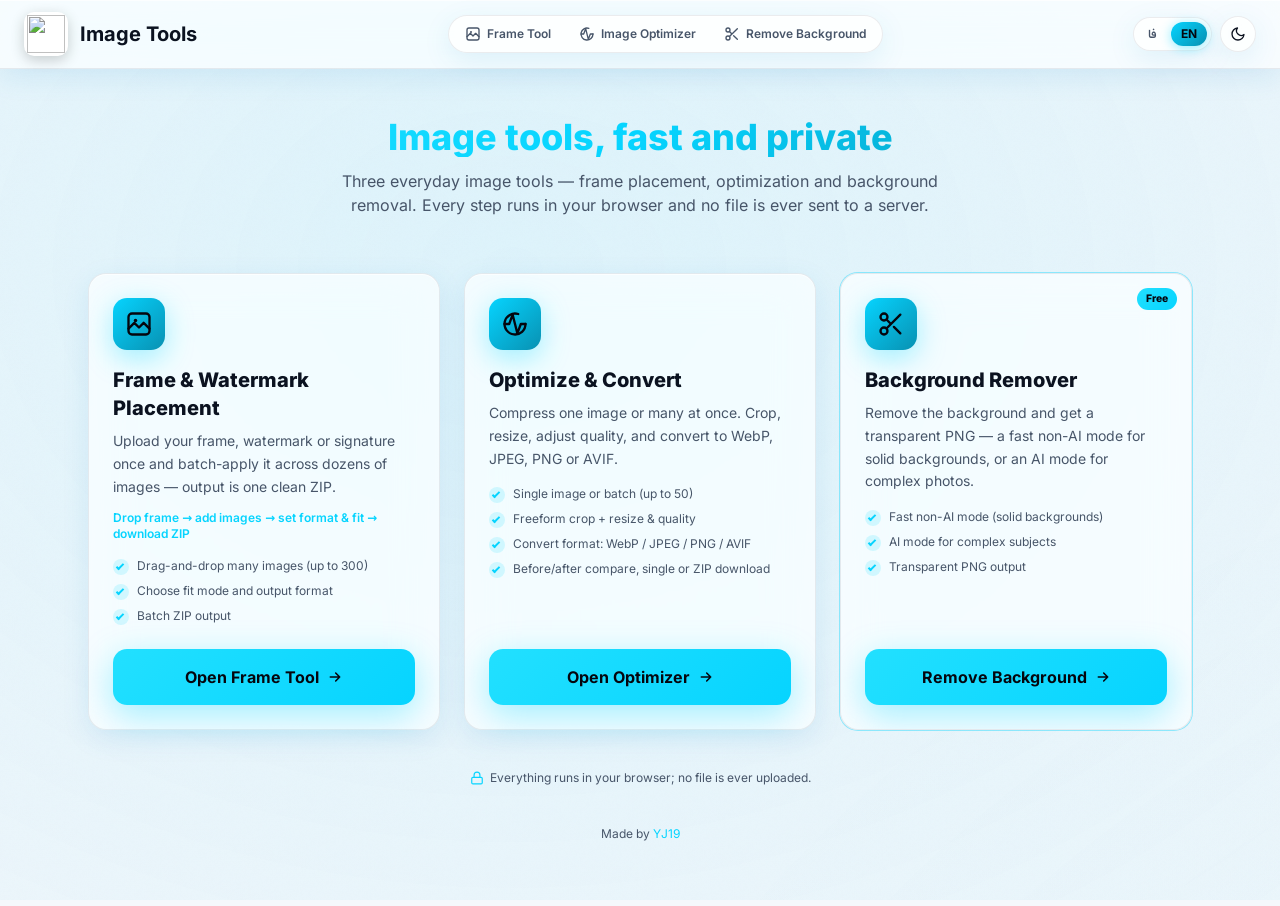
==== commit fb76fb1f: "Restructure into a home hub + separate tool pages - New landing hub at / describing and linking the " ====
--- a/index.html
+++ b/index.html
@@ -5,13 +5,12 @@
   <meta name="viewport" content="width=device-width, initial-scale=1.0, viewport-fit=cover" />
   <meta name="theme-color" content="#05060e" />
 
-  <title data-i18n="app.title">جایگذاری قالب روی تصاویر — ابزار آنلاین دسته‌ای رایگان</title>
-  <meta name="description" content="ابزار رایگان جایگذاری دسته‌ای قالب، واترمارک یا امضا روی تصاویر — درگ ‌اند ‌دراپ، تنظیم اندازه و موقعیت، خروجی فوری در قالب ZIP. تمام پردازش در مرورگر شما انجام می‌شود؛ فایل‌ها به سرور ارسال نمی‌شوند." />
-  <meta name="keywords" content="جایگذاری قالب, واترمارک دسته‌ای, watermark batch, image overlay, امضای تصاویر, لوگو روی عکس, batch image processing, drag and drop" />
+  <title data-i18n="hub.title">ابزارهای تصویر YJ19 — جایگذاری قالب، بهینه‌سازی و حذف پس‌زمینه</title>
+  <meta name="description" content="مجموعه ابزار رایگان تصویر در مرورگر: جایگذاری دسته‌ای قالب و واترمارک، بهینه‌سازی و تبدیل فرمت (WebP/JPEG/PNG/AVIF) با کراپ و تغییر سایز، و حذف پس‌زمینه با خروجی PNG شفاف. تمام پردازش در مرورگر شما انجام می‌شود؛ فایلی به سرور ارسال نمی‌شود." />
+  <meta name="keywords" content="ابزار تصویر, جایگذاری قالب, واترمارک, بهینه ساز تصویر, فشرده سازی عکس, حذف پس زمینه, remove background, image tools, watermark, image optimizer" />
   <meta name="author" content="YJ19" />
   <meta name="robots" content="index, follow, max-image-preview:large" />
 
-  <!-- Favicon -->
   <link rel="icon" href="assets/favicon.ico" />
   <link rel="canonical" href="https://templateimg.yaldajahanshahi.ir/" />
   <link rel="alternate" hreflang="fa" href="https://templateimg.yaldajahanshahi.ir/" />
@@ -24,66 +23,46 @@
   <meta name="mobile-web-app-capable" content="yes" />
   <meta name="apple-mobile-web-app-capable" content="yes" />
   <meta name="apple-mobile-web-app-status-bar-style" content="black-translucent" />
-  <meta name="apple-mobile-web-app-title" content="جایگذاری قالب" />
+  <meta name="apple-mobile-web-app-title" content="ابزارهای تصویر" />
 
   <!-- Open Graph / Twitter -->
   <meta property="og:type" content="website" />
   <meta property="og:url" content="https://templateimg.yaldajahanshahi.ir/" />
-  <meta property="og:site_name" content="جایگذاری قالب · YJ19" />
-  <meta property="og:title" content="جایگذاری قالب روی تصاویر — دسته‌ای، در مرورگر، رایگان" />
-  <meta property="og:description" content="جایگذاری دسته‌ای قالب، واترمارک یا امضا روی تصاویر و دریافت خروجی ZIP — کاملاً در مرورگر، بدون آپلود به سرور." />
+  <meta property="og:site_name" content="ابزارهای تصویر · YJ19" />
+  <meta property="og:title" content="ابزارهای تصویر YJ19 — جایگذاری، بهینه‌سازی و حذف پس‌زمینه" />
+  <meta property="og:description" content="سه ابزار تصویر در مرورگر: جایگذاری دسته‌ای قالب، بهینه‌سازی و تبدیل فرمت، و حذف پس‌زمینه — بدون آپلود به سرور." />
   <meta property="og:image" content="https://templateimg.yaldajahanshahi.ir/assets/Set-Images-template-logo.webp" />
-  <meta property="og:image:alt" content="جایگذاری قالب YJ19" />
+  <meta property="og:image:alt" content="ابزارهای تصویر YJ19" />
   <meta property="og:locale" content="fa_IR" />
   <meta property="og:locale:alternate" content="en_US" />
 
   <meta name="twitter:card" content="summary_large_image" />
-  <meta name="twitter:title" content="جایگذاری قالب روی تصاویر — دسته‌ای، در مرورگر، رایگان" />
-  <meta name="twitter:description" content="جایگذاری دسته‌ای قالب، واترمارک یا امضا روی تصاویر و دریافت خروجی ZIP — کاملاً در مرورگر." />
+  <meta name="twitter:title" content="ابزارهای تصویر YJ19" />
+  <meta name="twitter:description" content="جایگذاری قالب، بهینه‌سازی و حذف پس‌زمینه — کاملاً در مرورگر، رایگان." />
   <meta name="twitter:image" content="https://templateimg.yaldajahanshahi.ir/assets/Set-Images-template-logo.webp" />
 
   <!-- Structured data -->
   <script type="application/ld+json">
   {
     "@context": "https://schema.org",
-    "@type": "WebApplication",
-    "name": "جایگذاری قالب روی تصاویر",
-    "alternateName": "Image Overlay & Watermark Tool",
+    "@type": "WebSite",
+    "name": "ابزارهای تصویر YJ19",
+    "alternateName": "YJ19 Image Tools",
     "url": "https://templateimg.yaldajahanshahi.ir/",
-    "applicationCategory": "MultimediaApplication",
-    "applicationSubCategory": "Batch Image Watermark Tool",
-    "operatingSystem": "Any modern web browser",
-    "browserRequirements": "Requires JavaScript. Requires HTML5.",
-    "offers": { "@type": "Offer", "price": "0", "priceCurrency": "USD" },
-    "description": "ابزار رایگان جایگذاری دسته‌ای قالب، واترمارک یا امضا روی تصاویر در مرورگر؛ تنظیم اندازه و موقعیت، پیش‌نمایش زنده و خروجی ZIP — بدون آپلود به سرور.",
     "inLanguage": ["fa", "en"],
-    "isAccessibleForFree": true,
-    "featureList": [
-      "Browser-side batch watermarking — no upload, full privacy",
-      "Drag-and-drop multiple images",
-      "Custom overlay position and size",
-      "Live preview before applying",
-      "ZIP download of all processed images",
-      "Bilingual UI (Persian / English) with RTL support",
-      "PWA — installable, works offline"
+    "description": "مجموعه ابزار تصویر در مرورگر: جایگذاری قالب، بهینه‌سازی و حذف پس‌زمینه.",
+    "hasPart": [
+      { "@type": "WebApplication", "name": "جایگذاری قالب روی تصاویر", "applicationCategory": "MultimediaApplication", "url": "https://templateimg.yaldajahanshahi.ir/placement/", "offers": { "@type": "Offer", "price": "0", "priceCurrency": "USD" } },
+      { "@type": "WebApplication", "name": "بهینه‌ساز تصویر", "applicationCategory": "MultimediaApplication", "url": "https://templateimg.yaldajahanshahi.ir/optimizer/", "offers": { "@type": "Offer", "price": "0", "priceCurrency": "USD" } },
+      { "@type": "WebApplication", "name": "حذف پس‌زمینه تصویر", "applicationCategory": "MultimediaApplication", "url": "https://templateimg.yaldajahanshahi.ir/remove-bg/", "offers": { "@type": "Offer", "price": "0", "priceCurrency": "USD" } }
     ],
-    "author": {
-      "@type": "Person",
-      "name": "Yalda Jahanshahi (YJ19)",
-      "url": "https://yaldajahanshahi.ir"
-    },
-    "publisher": {
-      "@type": "Person",
-      "name": "YJ19",
-      "url": "https://yaldajahanshahi.ir"
-    }
+    "author": { "@type": "Person", "name": "Yalda Jahanshahi (YJ19)", "url": "https://yaldajahanshahi.ir" }
   }
   </script>
 
   <link rel="preconnect" href="https://cdn.jsdelivr.net" crossorigin />
-  <link rel="stylesheet" href="fonts/fonts.css?v=20260615a" />
-
-  <!-- Critical CSS: prevents FOUC and handles theme-icon visibility independently of Tailwind JIT -->
+  <link rel="stylesheet" href="fonts/fonts.css?v=20260707b" />
+
   <style>
     .hidden { display: none !important; }
     .sr-only {
@@ -93,14 +72,13 @@
       overflow: hidden !important; clip: rect(0,0,0,0) !important;
       white-space: nowrap !important; border: 0 !important;
     }
-    /* Theme toggle icons — driven by [data-theme] on <html>, no Tailwind dark: needed */
     .theme-icon-sun { display: none; }
     .theme-icon-moon { display: block; }
     [data-theme="dark"] .theme-icon-sun { display: block; }
     [data-theme="dark"] .theme-icon-moon { display: none; }
   </style>
 
-  <script src="vendor/tailwind-3.4.17.js?v=20260615a"></script>
+  <script src="vendor/tailwind-3.4.17.js?v=20260707b"></script>
   <script>
     tailwind.config = {
       darkMode: ['class', '[data-theme="dark"]'],
@@ -111,24 +89,18 @@
             fa: ['Vazirmatn', 'system-ui', 'sans-serif']
           },
           colors: {
-            cyan: {
-              soft: '#22e0ff',
-              DEFAULT: '#06d4ff',
-              deep: '#0891b2'
-            }
+            cyan: { soft: '#22e0ff', DEFAULT: '#06d4ff', deep: '#0891b2' }
           }
         }
       }
     };
   </script>
 
-  <link rel="stylesheet" href="styles/main.css?v=20260615a" />
-  <script defer src="vendor/jszip-3.10.1.min.js?v=20260615a"></script>
+  <link rel="stylesheet" href="styles/main.css?v=20260707b" />
 </head>
 
 <body class="font-sans antialiased min-h-screen selection:bg-cyan/30">
 
-  <!-- Animated mesh background -->
   <div class="fixed inset-0 -z-10 bg-gradient-mesh pointer-events-none"></div>
   <div class="fixed inset-0 -z-10 bg-noise opacity-[0.02] pointer-events-none"></div>
 
@@ -140,27 +112,30 @@
           <img src="assets/Set-Images-template-logo.webp" alt="" width="44" height="44" />
         </div>
         <div class="min-w-0">
-          <h1 class="text-base sm:text-xl font-bold leading-tight truncate" data-i18n="app.name">جایگذاری قالب روی تصویر</h1>
-          <p class="text-[11px] sm:text-xs text-muted leading-none hidden sm:block" data-i18n="app.tagline">اعمال قالب روی دسته‌ای از تصاویر</p>
+          <h1 class="text-base sm:text-xl font-bold leading-tight truncate" data-i18n="hub.name">ابزارهای تصویر</h1>
+          <p class="text-[11px] sm:text-xs text-muted leading-none hidden sm:block" data-i18n="hub.tagline">مجموعه ابزار تصویر، همه در مرورگر شما</p>
         </div>
       </div>
 
-      <!-- ============ TOP NAV (tool switcher) ============ -->
+      <!-- Tool switcher -->
       <nav class="tool-nav glass-pill flex items-center gap-1 p-1 text-[11px] sm:text-xs font-semibold basis-full sm:basis-auto justify-center order-3 sm:order-2" aria-label="Tools">
-        <a href="./" class="tool-nav-btn active" aria-current="page">
+        <a href="placement/" class="tool-nav-btn">
           <svg class="w-4 h-4" viewBox="0 0 24 24" fill="none" stroke="currentColor" stroke-width="2" stroke-linecap="round" stroke-linejoin="round" aria-hidden="true">
-            <rect x="3" y="3" width="18" height="18" rx="3"/>
-            <path d="M3 16l5-5 4 4 4-4 5 5"/>
-            <circle cx="9" cy="9" r="1.5" fill="currentColor" stroke="none"/>
+            <rect x="3" y="3" width="18" height="18" rx="3"/><path d="M3 16l5-5 4 4 4-4 5 5"/><circle cx="9" cy="9" r="1.5" fill="currentColor" stroke="none"/>
           </svg>
           <span data-i18n="nav.placement">جایگذاری قالب</span>
         </a>
-        <a href="./optimizer/" class="tool-nav-btn">
+        <a href="optimizer/" class="tool-nav-btn">
           <svg class="w-4 h-4" viewBox="0 0 24 24" fill="none" stroke="currentColor" stroke-width="2" stroke-linecap="round" stroke-linejoin="round" aria-hidden="true">
-            <path d="M21 12a9 9 0 1 1-6.219-8.56"/>
-            <path d="M3 12h4l3-8 4 16 3-8h4"/>
+            <path d="M21 12a9 9 0 1 1-6.219-8.56"/><path d="M3 12h4l3-8 4 16 3-8h4"/>
           </svg>
           <span data-i18n="nav.optimizer">بهینه‌ساز تصویر</span>
+        </a>
+        <a href="remove-bg/" class="tool-nav-btn">
+          <svg class="w-4 h-4" viewBox="0 0 24 24" fill="none" stroke="currentColor" stroke-width="2" stroke-linecap="round" stroke-linejoin="round" aria-hidden="true">
+            <circle cx="6" cy="6" r="3"/><circle cx="6" cy="18" r="3"/><path d="M20 4L8.12 15.88M14.47 14.48L20 20M8.12 8.12L12 12"/>
+          </svg>
+          <span data-i18n="nav.removebg">حذف پس‌زمینه</span>
         </a>
       </nav>
 
@@ -169,12 +144,6 @@
           <button data-lang-btn="fa" class="lang-btn px-2 sm:px-2.5 py-1 rounded-full">فا</button>
           <button data-lang-btn="en" class="lang-btn px-2 sm:px-2.5 py-1 rounded-full">EN</button>
         </div>
-        <button id="install-btn" type="button" class="glass-pill hidden items-center gap-1.5 h-9 px-2.5 text-[11px] sm:text-xs font-semibold" aria-label="Install app">
-          <svg class="w-4 h-4" viewBox="0 0 24 24" fill="none" stroke="currentColor" stroke-width="2" stroke-linecap="round" stroke-linejoin="round">
-            <path d="M12 3v12M7 10l5 5 5-5M5 21h14"/>
-          </svg>
-          <span class="hidden sm:inline" data-i18n="pwa.install">نصب اپ</span>
-        </button>
         <button id="theme-toggle" class="glass-pill w-9 h-9 flex items-center justify-center" aria-label="Toggle theme" title="تغییر تم">
           <svg class="theme-icon-sun w-4 h-4" viewBox="0 0 24 24" fill="none" stroke="currentColor" stroke-width="2" stroke-linecap="round" stroke-linejoin="round" aria-hidden="true">
             <circle cx="12" cy="12" r="4"/><path d="M12 2v2M12 20v2M4.93 4.93l1.41 1.41M17.66 17.66l1.41 1.41M2 12h2M20 12h2M4.93 19.07l1.41-1.41M17.66 6.34l1.41-1.41"/>
@@ -187,213 +156,98 @@
     </div>
   </header>
 
-  <!-- Hidden file inputs (kept outside drop zones to avoid event interference) -->
-  <input type="file" id="frame-input" accept="image/*" class="sr-only" />
-  <input type="file" id="images-input" accept="image/*" multiple class="sr-only" />
-
-  <main class="container mx-auto px-3 sm:px-6 py-6 sm:py-8 max-w-6xl">
+  <main class="container mx-auto px-3 sm:px-6 py-8 sm:py-12 max-w-6xl">
 
     <!-- ============ HERO ============ -->
-    <section class="text-center mb-7 sm:mb-10">
-      <h2 class="text-2xl sm:text-4xl font-extrabold mb-2 sm:mb-3 text-gradient-brand" data-i18n="hero.title">
-        تصاویرتو با یک کلیک قالب بزن
+    <section class="text-center mb-9 sm:mb-14">
+      <h2 class="text-2xl sm:text-4xl font-extrabold mb-3 text-gradient-brand" data-i18n="hub.hero.title">
+        ابزارهای تصویر، سریع و خصوصی
       </h2>
-      <p class="text-xs sm:text-base text-muted max-w-2xl mx-auto px-2" data-i18n="hero.subtitle">
-        قالب رو آپلود کن، تصاویرت رو پشت بنداز، و یک فایل ZIP تمیز با فرمت دلخواه بگیر.
+      <p class="text-xs sm:text-base text-muted max-w-2xl mx-auto px-2" data-i18n="hub.hero.subtitle">
+        سه ابزار برای کار روزمره با تصویر — جایگذاری قالب، بهینه‌سازی و حذف پس‌زمینه. تمام پردازش داخل مرورگر شما انجام می‌شود و هیچ فایلی به سرور فرستاده نمی‌شود.
       </p>
     </section>
 
-    <!-- ============ STEP 1 + 2 (side by side on lg) ============ -->
-    <section class="grid grid-cols-1 lg:grid-cols-2 gap-4 sm:gap-5 mb-5 sm:mb-6">
-
-      <!-- STEP 1: FRAME -->
-      <div>
-        <div class="step-label">
-          <span class="step-num">1</span>
-          <span data-i18n="step.frame.title">انتخاب قالب</span>
-        </div>
-        <div id="frame-drop" class="glass-card drop-zone group" tabindex="0" role="button" aria-label="Select frame image">
-          <div id="frame-empty" class="drop-empty">
-            <div class="icon-bubble">
-              <svg class="w-7 h-7" viewBox="0 0 24 24" fill="none" stroke="currentColor" stroke-width="2" stroke-linecap="round" stroke-linejoin="round">
-                <rect x="3" y="3" width="18" height="18" rx="3"/>
-                <path d="M3 16l5-5 4 4 4-4 5 5"/>
-                <circle cx="9" cy="9" r="1.5" fill="currentColor" stroke="none"/>
-              </svg>
-            </div>
-            <p class="font-semibold text-sm sm:text-base" data-i18n="frame.cta">قالب رو بکش اینجا یا کلیک کن</p>
-            <p class="text-[11px] sm:text-xs text-muted mt-1 px-2" data-i18n="frame.hint">پیشنهاد: PNG شفاف با ابعاد یکسان با تصاویر هدف</p>
-          </div>
-          <div id="frame-preview" class="hidden w-full">
-            <div class="flex items-center gap-3">
-              <div class="frame-thumb">
-                <img id="frame-thumb-img" alt="frame preview" />
-              </div>
-              <div class="flex-1 min-w-0">
-                <p id="frame-name" class="font-semibold text-sm truncate"></p>
-                <p id="frame-meta" class="text-[11px] text-muted mt-0.5"></p>
-              </div>
-              <button type="button" id="frame-clear" class="btn-ghost-icon no-zone-click" aria-label="remove frame">
-                <svg class="w-4 h-4" viewBox="0 0 24 24" fill="none" stroke="currentColor" stroke-width="2.2" stroke-linecap="round" stroke-linejoin="round"><path d="M18 6L6 18M6 6l12 12"/></svg>
-              </button>
-            </div>
-          </div>
-        </div>
-      </div>
-
-      <!-- STEP 2: IMAGES -->
-      <div>
-        <div class="step-label">
-          <span class="step-num">2</span>
-          <span data-i18n="step.images.title">انتخاب تصاویر</span>
-          <span id="images-count" class="step-badge hidden">0 / 300</span>
-        </div>
-        <div id="images-drop" class="glass-card drop-zone group" tabindex="0" role="button" aria-label="Select images">
-          <div id="images-empty" class="drop-empty">
-            <div class="icon-bubble">
-              <svg class="w-7 h-7" viewBox="0 0 24 24" fill="none" stroke="currentColor" stroke-width="2" stroke-linecap="round" stroke-linejoin="round">
-                <path d="M21 15v4a2 2 0 0 1-2 2H5a2 2 0 0 1-2-2v-4M17 8l-5-5-5 5M12 3v12"/>
-              </svg>
-            </div>
-            <p class="font-semibold text-sm sm:text-base" data-i18n="images.cta">تصاویر رو اینجا بنداز یا کلیک کن</p>
-            <p class="text-[11px] sm:text-xs text-muted mt-1 px-2" data-i18n="images.hint">حداکثر ۳۰۰ تصویر — همه فرمت‌ها</p>
-          </div>
-        </div>
-      </div>
+    <!-- ============ TOOL CARDS ============ -->
+    <section class="grid grid-cols-1 md:grid-cols-3 gap-4 sm:gap-6">
+
+      <!-- Card 1: Placement -->
+      <article class="glass-card p-5 sm:p-6 flex flex-col">
+        <div class="icon-bubble mb-4">
+          <svg class="w-7 h-7" viewBox="0 0 24 24" fill="none" stroke="currentColor" stroke-width="2" stroke-linecap="round" stroke-linejoin="round">
+            <rect x="3" y="3" width="18" height="18" rx="3"/><path d="M3 16l5-5 4 4 4-4 5 5"/><circle cx="9" cy="9" r="1.5" fill="currentColor" stroke="none"/>
+          </svg>
+        </div>
+        <h3 class="text-lg sm:text-xl font-extrabold mb-2" data-i18n="hub.place.title">جایگذاری قالب روی تصاویر</h3>
+        <p class="text-sm text-muted leading-relaxed mb-3" data-i18n="hub.place.desc">
+          قالب، واترمارک یا امضات رو یک‌بار آپلود کن و به‌صورت دسته‌ای روی ده‌ها تصویر بنداز؛ خروجی یک فایل ZIP تمیز.
+        </p>
+        <p class="text-[11px] sm:text-xs font-semibold text-cyan mb-4" data-i18n="hub.place.how">
+          قالب رو بنداز ← تصاویر رو اضافه کن ← فرمت و اندازه رو تنظیم کن ← ZIP بگیر
+        </p>
+        <ul class="hub-features text-xs text-muted space-y-2 mb-6 flex-1">
+          <li><span class="hub-check" aria-hidden="true"></span><span data-i18n="hub.place.f1">درگ‌اند‌دراپ چند تصویر (تا ۳۰۰ تا)</span></li>
+          <li><span class="hub-check" aria-hidden="true"></span><span data-i18n="hub.place.f2">تنظیم روش جای‌گذاری و فرمت خروجی</span></li>
+          <li><span class="hub-check" aria-hidden="true"></span><span data-i18n="hub.place.f3">خروجی دسته‌ای ZIP</span></li>
+        </ul>
+        <a href="placement/" class="action-btn w-full justify-center inline-flex items-center gap-2">
+          <span data-i18n="hub.place.cta">باز کردن ابزار جایگذاری</span>
+          <svg class="w-4 h-4 hub-cta-arrow" viewBox="0 0 24 24" fill="none" stroke="currentColor" stroke-width="2.4" stroke-linecap="round" stroke-linejoin="round"><path d="M5 12h14M13 6l6 6-6 6"/></svg>
+        </a>
+      </article>
+
+      <!-- Card 2: Optimizer -->
+      <article class="glass-card p-5 sm:p-6 flex flex-col">
+        <div class="icon-bubble mb-4">
+          <svg class="w-7 h-7" viewBox="0 0 24 24" fill="none" stroke="currentColor" stroke-width="2" stroke-linecap="round" stroke-linejoin="round">
+            <path d="M21 12a9 9 0 1 1-6.219-8.56"/><path d="M3 12h4l3-8 4 16 3-8h4"/>
+          </svg>
+        </div>
+        <h3 class="text-lg sm:text-xl font-extrabold mb-2" data-i18n="hub.opt.title">بهینه‌سازی و تبدیل فرمت</h3>
+        <p class="text-sm text-muted leading-relaxed mb-4" data-i18n="hub.opt.desc">
+          یک عکس یا چندین عکس رو یکجا فشرده کن. کراپ، تغییر ابعاد و کیفیت، و تبدیل به WebP، JPEG، PNG یا AVIF.
+        </p>
+        <ul class="hub-features text-xs text-muted space-y-2 mb-6 flex-1">
+          <li><span class="hub-check" aria-hidden="true"></span><span data-i18n="hub.opt.f1">یک تصویر یا دسته‌ای (تا ۵۰ تصویر)</span></li>
+          <li><span class="hub-check" aria-hidden="true"></span><span data-i18n="hub.opt.f2">کراپ دلخواه + تغییر سایز و کیفیت</span></li>
+          <li><span class="hub-check" aria-hidden="true"></span><span data-i18n="hub.opt.f3">تبدیل پسوند: WebP / JPEG / PNG / AVIF</span></li>
+          <li><span class="hub-check" aria-hidden="true"></span><span data-i18n="hub.opt.f4">مقایسه‌ی قبل/بعد و دانلود تکی یا ZIP</span></li>
+        </ul>
+        <a href="optimizer/" class="action-btn w-full justify-center inline-flex items-center gap-2">
+          <span data-i18n="hub.opt.cta">باز کردن بهینه‌ساز</span>
+          <svg class="w-4 h-4 hub-cta-arrow" viewBox="0 0 24 24" fill="none" stroke="currentColor" stroke-width="2.4" stroke-linecap="round" stroke-linejoin="round"><path d="M5 12h14M13 6l6 6-6 6"/></svg>
+        </a>
+      </article>
+
+      <!-- Card 3: Background remover (featured) -->
+      <article class="glass-card p-5 sm:p-6 flex flex-col ring-1 ring-cyan/40 relative overflow-hidden">
+        <span class="hub-badge" data-i18n="hub.badge">رایگان</span>
+        <div class="icon-bubble mb-4">
+          <svg class="w-7 h-7" viewBox="0 0 24 24" fill="none" stroke="currentColor" stroke-width="2" stroke-linecap="round" stroke-linejoin="round">
+            <circle cx="6" cy="6" r="3"/><circle cx="6" cy="18" r="3"/><path d="M20 4L8.12 15.88M14.47 14.48L20 20M8.12 8.12L12 12"/>
+          </svg>
+        </div>
+        <h3 class="text-lg sm:text-xl font-extrabold mb-2" data-i18n="hub.bg.title">حذف پس‌زمینه‌ی تصویر</h3>
+        <p class="text-sm text-muted leading-relaxed mb-4" data-i18n="hub.bg.desc">
+          پس‌زمینه‌ی عکس رو حذف کن و خروجی PNG شفاف بگیر — حالت سریع و بدون هوش مصنوعی برای پس‌زمینه‌های ساده، یا حالت هوش مصنوعی برای عکس‌های پیچیده.
+        </p>
+        <ul class="hub-features text-xs text-muted space-y-2 mb-6 flex-1">
+          <li><span class="hub-check" aria-hidden="true"></span><span data-i18n="hub.bg.f1">حالت سریع بدون AI (پس‌زمینه‌ی یکدست)</span></li>
+          <li><span class="hub-check" aria-hidden="true"></span><span data-i18n="hub.bg.f2">حالت هوش مصنوعی برای سوژه‌های پیچیده</span></li>
+          <li><span class="hub-check" aria-hidden="true"></span><span data-i18n="hub.bg.f3">خروجی PNG با پس‌زمینه‌ی شفاف</span></li>
+        </ul>
+        <a href="remove-bg/" class="action-btn w-full justify-center inline-flex items-center gap-2">
+          <span data-i18n="hub.bg.cta">حذف پس‌زمینه‌ی تصویر</span>
+          <svg class="w-4 h-4 hub-cta-arrow" viewBox="0 0 24 24" fill="none" stroke="currentColor" stroke-width="2.4" stroke-linecap="round" stroke-linejoin="round"><path d="M5 12h14M13 6l6 6-6 6"/></svg>
+        </a>
+      </article>
 
     </section>
 
-    <!-- Images toolbar + grid (full width) -->
-    <section id="images-section" class="mb-6">
-
-      <!-- Upload progress (shown while decoding/thumbnailing newly added files) -->
-      <div id="upload-loader" class="hidden glass-card p-3 mb-3 flex items-center gap-3" role="status" aria-live="polite">
-        <div class="spinner-sm"></div>
-        <div class="flex-1 min-w-0">
-          <p class="text-sm font-semibold truncate">
-            <span data-i18n="upload.processing">در حال بارگذاری تصاویر…</span>
-          </p>
-          <div class="progress-track mt-1.5" style="height:6px">
-            <div id="upload-fill" class="progress-fill" style="width:0%"></div>
-          </div>
-        </div>
-        <span id="upload-count" class="text-xs font-bold tabular-nums shrink-0">0 / 0</span>
-      </div>
-
-      <div id="images-toolbar" class="hidden flex items-center justify-between gap-3 mb-3">
-        <div class="text-xs sm:text-sm">
-          <span class="text-muted" data-i18n="images.added">افزوده شد:</span>
-          <span id="images-added" class="font-bold">0</span>
-        </div>
-        <div class="flex items-center gap-2">
-          <button id="images-add-more" class="btn-ghost text-xs">
-            <span data-i18n="images.addMore">افزودن بیشتر</span>
-          </button>
-          <button id="images-clear" class="btn-ghost text-xs text-rose-500 hover:text-rose-600">
-            <span data-i18n="images.clearAll">پاک کردن همه</span>
-          </button>
-        </div>
-      </div>
-      <div id="images-grid" class="hidden grid grid-cols-4 sm:grid-cols-6 md:grid-cols-8 lg:grid-cols-10 gap-2"></div>
-    </section>
-
-    <!-- ============ STEP 3: SETTINGS ============ -->
-    <section class="mb-5 sm:mb-6">
-      <div class="step-label">
-        <span class="step-num">3</span>
-        <span data-i18n="step.settings.title">تنظیمات</span>
-        <span class="step-optional" data-i18n="step.settings.optional">اختیاری — در صورت عدم تنظیم، موارد پیش‌فرض اعمال می‌شود</span>
-      </div>
-
-      <div class="glass-card p-4 sm:p-5">
-        <div class="settings-grid">
-
-          <!-- Fit mode -->
-          <div>
-            <label for="fit-mode" class="block text-sm font-semibold mb-2" data-i18n="settings.fit.label">روش جا‌گذاری تصویر (وقتی ابعاد متفاوته)</label>
-            <select id="fit-mode" class="glass-select">
-              <option value="cover" selected data-i18n-option="settings.fit.coverFull">Cover — برش وسط (پیشنهادی)</option>
-              <option value="contain" data-i18n-option="settings.fit.containFull">Contain — با حاشیه</option>
-              <option value="stretch" data-i18n-option="settings.fit.stretchFull">Stretch — کشیدن</option>
-            </select>
-          </div>
-
-          <!-- Output format -->
-          <div>
-            <label for="output-format" class="block text-sm font-semibold mb-2" data-i18n="settings.format.label">فرمت خروجی</label>
-            <select id="output-format" class="glass-select">
-              <option value="webp-smart" data-i18n-option="settings.format.webpSmart">WebP هوشمند (پیشنهادی)</option>
-              <option value="webp" data-i18n-option="settings.format.webp">WebP (کیفیت دستی)</option>
-              <option value="png" data-i18n-option="settings.format.png">PNG (با شفافیت)</option>
-              <option value="jpeg" data-i18n-option="settings.format.jpeg">JPEG (کیفیت دستی)</option>
-              <option value="auto" data-i18n-option="settings.format.auto">حفظ فرمت اصلی</option>
-            </select>
-            <div id="quality-row" class="mt-2 hidden">
-              <label class="flex items-center justify-between text-xs">
-                <span class="text-muted" data-i18n="settings.format.quality">کیفیت:</span>
-                <span id="quality-value" class="font-bold">90%</span>
-              </label>
-              <input type="range" id="quality-slider" min="50" max="100" value="90" class="w-full mt-1 accent-cyan" />
-            </div>
-          </div>
-
-          <!-- Naming mode -->
-          <div>
-            <label for="naming-mode" class="block text-sm font-semibold mb-2" data-i18n="settings.naming.label">نام‌گذاری فایل خروجی</label>
-            <select id="naming-mode" class="glass-select">
-              <option value="original" data-i18n-option="settings.naming.original">نام اصلی تصویر (پیشنهادی)</option>
-              <option value="pattern" data-i18n-option="settings.naming.pattern">الگوی سفارشی</option>
-            </select>
-            <div id="pattern-row" class="mt-2 hidden">
-              <input type="text" id="naming-pattern" value="framed_{n}" class="glass-input" />
-              <p class="text-[10px] text-muted mt-1.5">
-                <span data-i18n="settings.naming.tokens">پارامترها:</span>
-                <code class="mx-0.5">{n}</code> <span data-i18n="settings.naming.tokenN">شماره</span>،
-                <code class="mx-0.5">{name}</code> <span data-i18n="settings.naming.tokenName">نام اصلی</span>،
-                <code class="mx-0.5">{date}</code> <span data-i18n="settings.naming.tokenDate">تاریخ</span>
-              </p>
-            </div>
-          </div>
-
-        </div>
-      </div>
-
-      <button id="process-btn" class="action-btn mt-5" disabled>
-        <span class="btn-default inline-flex items-center gap-2.5">
-          <svg class="w-5 h-5" viewBox="0 0 24 24" fill="none" stroke="currentColor" stroke-width="2.2" stroke-linecap="round" stroke-linejoin="round"><path d="M13 2L3 14h9l-1 8 10-12h-9l1-8z"/></svg>
-          <span data-i18n="action.process">پردازش و دانلود ZIP</span>
-        </span>
-        <span class="btn-loading">
-          <span class="spinner-btn"></span>
-          <span data-i18n="action.processing">در حال پردازش…</span>
-        </span>
-      </button>
-
-      <p id="process-hint" class="text-center text-xs text-muted mt-2" data-i18n="action.hint">
-        ابتدا یک قالب و حداقل یک تصویر اضافه کن
-      </p>
-    </section>
-
-    <!-- ============ PROGRESS OVERLAY ============ -->
-    <div id="progress-overlay" class="hidden" role="status" aria-live="polite">
-      <div class="glass-card p-4 sm:p-5">
-        <div class="flex items-center justify-between mb-3 gap-3">
-          <div class="min-w-0">
-            <p class="font-bold truncate" data-i18n="progress.title">در حال پردازش…</p>
-            <p id="progress-sub" class="text-[11px] sm:text-xs text-muted mt-0.5 truncate"></p>
-          </div>
-          <p id="progress-pct" class="text-xl sm:text-2xl font-extrabold tabular-nums shrink-0">0%</p>
-        </div>
-        <div class="progress-track">
-          <div id="progress-fill" class="progress-fill" style="width:0%"></div>
-        </div>
-        <div class="grid grid-cols-3 gap-2 sm:gap-3 mt-3 text-[11px] sm:text-xs">
-          <div><span class="text-muted" data-i18n="progress.done">انجام‌شده:</span> <span id="stat-done" class="font-bold tabular-nums">0</span></div>
-          <div><span class="text-muted" data-i18n="progress.speed">سرعت:</span> <span id="stat-speed" class="font-bold tabular-nums">—</span></div>
-          <div><span class="text-muted" data-i18n="progress.eta">باقی‌مونده:</span> <span id="stat-eta" class="font-bold tabular-nums">—</span></div>
-        </div>
-      </div>
-    </div>
+    <p class="text-center text-[11px] sm:text-xs text-muted mt-8 sm:mt-10 flex items-center justify-center gap-1.5">
+      <svg class="w-3.5 h-3.5 text-cyan" viewBox="0 0 24 24" fill="none" stroke="currentColor" stroke-width="2" stroke-linecap="round" stroke-linejoin="round"><rect x="3" y="11" width="18" height="11" rx="2"/><path d="M7 11V7a5 5 0 0 1 10 0v4"/></svg>
+      <span data-i18n="hub.privacy">همه‌ی پردازش‌ها داخل مرورگر شما انجام می‌شود؛ هیچ فایلی آپلود نمی‌شود.</span>
+    </p>
 
     <!-- ============ FOOTER ============ -->
     <footer class="text-center mt-10 mb-4 text-[11px] sm:text-xs text-muted">
@@ -404,11 +258,8 @@
     </footer>
   </main>
 
-  <!-- Toast container -->
-  <div id="toast-container" class="fixed bottom-4 inset-x-3 sm:bottom-auto sm:top-4 sm:inset-x-auto sm:end-4 z-50 flex flex-col gap-2 sm:max-w-sm pointer-events-none" role="status" aria-live="polite" aria-atomic="false"></div>
-
-  <!-- App entry (single bundle, no ES modules — works with file:// too) -->
-  <script defer src="scripts/bundle.js?v=20260615a"></script>
-  <script defer src="scripts/pwa.js?v=20260615a"></script>
+  <script>window.__SW_PATH__ = 'sw.js';</script>
+  <script defer src="scripts/hub.js?v=20260707b"></script>
+  <script defer src="scripts/pwa.js?v=20260707b"></script>
 </body>
 </html>
--- a/styles/main.css
+++ b/styles/main.css
@@ -509,11 +509,13 @@
 
 .glass-select {
   appearance: none;
-  background-image: url("data:image/svg+xml,%3Csvg xmlns='http://www.w3.org/2000/svg' viewBox='0 0 24 24' fill='none' stroke='%2306d4ff' stroke-width='2.5' stroke-linecap='round' stroke-linejoin='round'%3E%3Cpath d='M6 9l6 6 6-6'/%3E%3C/svg%3E");
+  -webkit-appearance: none;
+  -moz-appearance: none;
+  background-image: url("data:image/svg+xml,%3Csvg xmlns='http://www.w3.org/2000/svg' viewBox='0 0 24 24' fill='none' stroke='%2306d4ff' stroke-width='3' stroke-linecap='round' stroke-linejoin='round'%3E%3Cpath d='M6 9l6 6 6-6'/%3E%3C/svg%3E");
   background-repeat: no-repeat;
   background-position: right 12px center;
-  background-size: 14px;
-  padding-inline-end: 36px;
+  background-size: 18px;
+  padding-inline-end: 40px;
   cursor: pointer;
   /* Hint to the browser about color scheme for native dropdown popup */
   color-scheme: light;
@@ -745,3 +747,26 @@
     transition-duration: 0.01ms !important;
   }
 }
+
+/* ============ Home hub (landing page) ============ */
+a.action-btn { text-decoration: none; }
+.hub-features li { display: flex; align-items: flex-start; gap: 8px; }
+.hub-check {
+  width: 16px; height: 16px; flex-shrink: 0; margin-top: 1px;
+  border-radius: 50%; background: rgba(6, 212, 255, 0.15); position: relative;
+}
+.hub-check::after {
+  content: ""; position: absolute; left: 5px; top: 2.5px;
+  width: 4px; height: 8px;
+  border: solid var(--c-cyan); border-width: 0 2px 2px 0;
+  transform: rotate(45deg);
+}
+.hub-badge {
+  position: absolute; top: 14px; inset-inline-end: 14px;
+  font-size: 0.65rem; font-weight: 800; padding: 3px 9px; border-radius: 9999px;
+  background: linear-gradient(135deg, var(--c-cyan-soft), var(--c-cyan)); color: #05060e;
+}
+.hub-cta-arrow { transition: transform .18s ease; }
+[dir="rtl"] .hub-cta-arrow { transform: scaleX(-1); }
+a.action-btn:hover .hub-cta-arrow { transform: translateX(3px); }
+[dir="rtl"] a.action-btn:hover .hub-cta-arrow { transform: scaleX(-1) translateX(3px); }
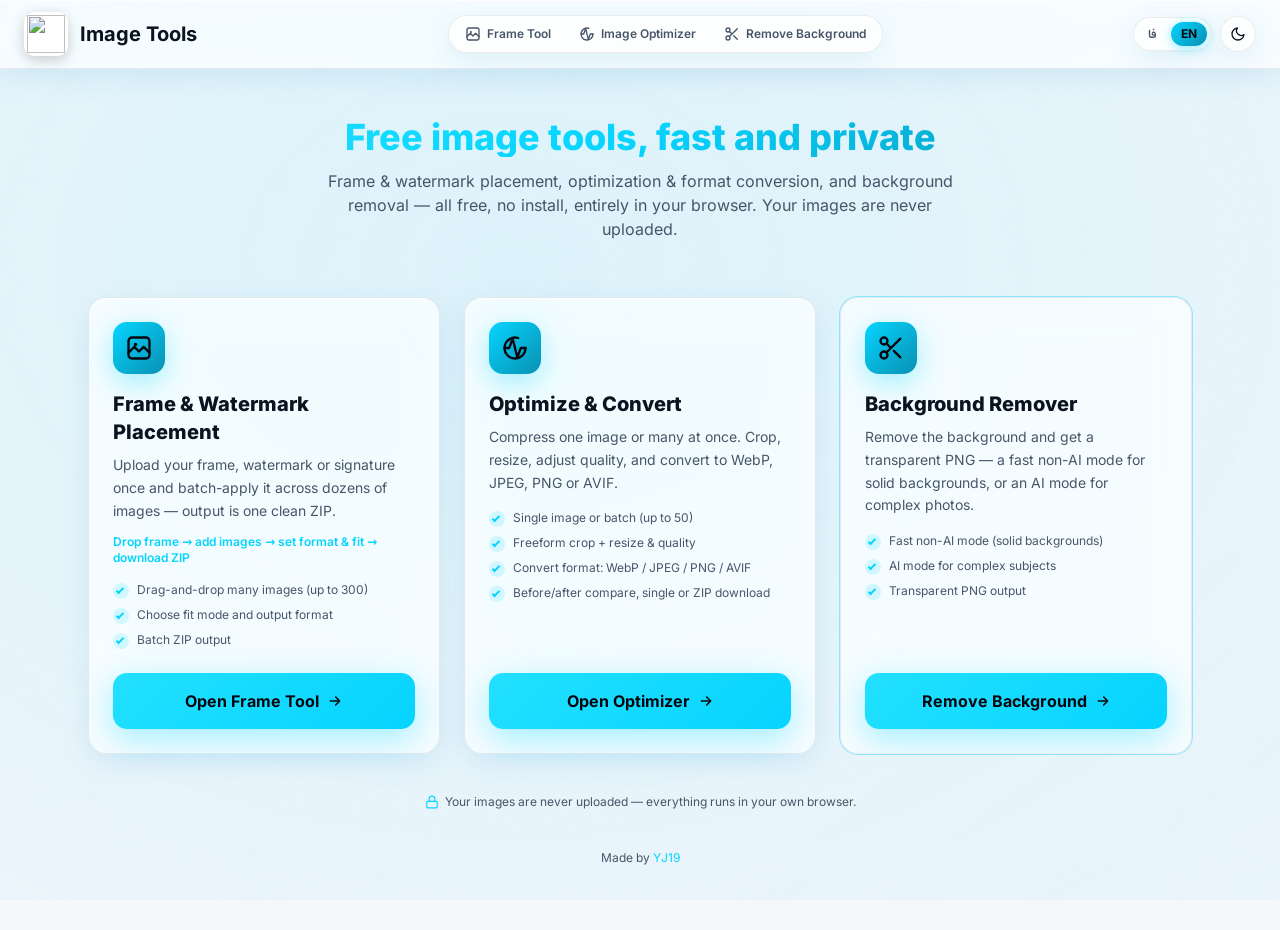
==== commit 31106863: "Hub copy polish: free-in-text, clearer privacy line, new-tab tool CTAs - Move 'رایگان' from a single" ====
--- a/index.html
+++ b/index.html
@@ -12,10 +12,10 @@
   <meta name="robots" content="index, follow, max-image-preview:large" />
 
   <link rel="icon" href="assets/favicon.ico" />
-  <link rel="canonical" href="https://templateimg.yaldajahanshahi.ir/" />
-  <link rel="alternate" hreflang="fa" href="https://templateimg.yaldajahanshahi.ir/" />
-  <link rel="alternate" hreflang="en" href="https://templateimg.yaldajahanshahi.ir/" />
-  <link rel="alternate" hreflang="x-default" href="https://templateimg.yaldajahanshahi.ir/" />
+  <link rel="canonical" href="https://imagetools.yaldajahanshahi.ir/" />
+  <link rel="alternate" hreflang="fa" href="https://imagetools.yaldajahanshahi.ir/" />
+  <link rel="alternate" hreflang="en" href="https://imagetools.yaldajahanshahi.ir/" />
+  <link rel="alternate" hreflang="x-default" href="https://imagetools.yaldajahanshahi.ir/" />
 
   <!-- PWA -->
   <link rel="manifest" href="manifest.json" />
@@ -27,11 +27,11 @@
 
   <!-- Open Graph / Twitter -->
   <meta property="og:type" content="website" />
-  <meta property="og:url" content="https://templateimg.yaldajahanshahi.ir/" />
+  <meta property="og:url" content="https://imagetools.yaldajahanshahi.ir/" />
   <meta property="og:site_name" content="ابزارهای تصویر · YJ19" />
   <meta property="og:title" content="ابزارهای تصویر YJ19 — جایگذاری، بهینه‌سازی و حذف پس‌زمینه" />
   <meta property="og:description" content="سه ابزار تصویر در مرورگر: جایگذاری دسته‌ای قالب، بهینه‌سازی و تبدیل فرمت، و حذف پس‌زمینه — بدون آپلود به سرور." />
-  <meta property="og:image" content="https://templateimg.yaldajahanshahi.ir/assets/Set-Images-template-logo.webp" />
+  <meta property="og:image" content="https://imagetools.yaldajahanshahi.ir/assets/Set-Images-template-logo.webp" />
   <meta property="og:image:alt" content="ابزارهای تصویر YJ19" />
   <meta property="og:locale" content="fa_IR" />
   <meta property="og:locale:alternate" content="en_US" />
@@ -39,7 +39,7 @@
   <meta name="twitter:card" content="summary_large_image" />
   <meta name="twitter:title" content="ابزارهای تصویر YJ19" />
   <meta name="twitter:description" content="جایگذاری قالب، بهینه‌سازی و حذف پس‌زمینه — کاملاً در مرورگر، رایگان." />
-  <meta name="twitter:image" content="https://templateimg.yaldajahanshahi.ir/assets/Set-Images-template-logo.webp" />
+  <meta name="twitter:image" content="https://imagetools.yaldajahanshahi.ir/assets/Set-Images-template-logo.webp" />
 
   <!-- Structured data -->
   <script type="application/ld+json">
@@ -48,20 +48,20 @@
     "@type": "WebSite",
     "name": "ابزارهای تصویر YJ19",
     "alternateName": "YJ19 Image Tools",
-    "url": "https://templateimg.yaldajahanshahi.ir/",
+    "url": "https://imagetools.yaldajahanshahi.ir/",
     "inLanguage": ["fa", "en"],
     "description": "مجموعه ابزار تصویر در مرورگر: جایگذاری قالب، بهینه‌سازی و حذف پس‌زمینه.",
     "hasPart": [
-      { "@type": "WebApplication", "name": "جایگذاری قالب روی تصاویر", "applicationCategory": "MultimediaApplication", "url": "https://templateimg.yaldajahanshahi.ir/placement/", "offers": { "@type": "Offer", "price": "0", "priceCurrency": "USD" } },
-      { "@type": "WebApplication", "name": "بهینه‌ساز تصویر", "applicationCategory": "MultimediaApplication", "url": "https://templateimg.yaldajahanshahi.ir/optimizer/", "offers": { "@type": "Offer", "price": "0", "priceCurrency": "USD" } },
-      { "@type": "WebApplication", "name": "حذف پس‌زمینه تصویر", "applicationCategory": "MultimediaApplication", "url": "https://templateimg.yaldajahanshahi.ir/remove-bg/", "offers": { "@type": "Offer", "price": "0", "priceCurrency": "USD" } }
+      { "@type": "WebApplication", "name": "جایگذاری قالب روی تصاویر", "applicationCategory": "MultimediaApplication", "url": "https://imagetools.yaldajahanshahi.ir/template-img-placement/", "offers": { "@type": "Offer", "price": "0", "priceCurrency": "USD" } },
+      { "@type": "WebApplication", "name": "بهینه‌ساز تصویر", "applicationCategory": "MultimediaApplication", "url": "https://imagetools.yaldajahanshahi.ir/optimizer/", "offers": { "@type": "Offer", "price": "0", "priceCurrency": "USD" } },
+      { "@type": "WebApplication", "name": "حذف پس‌زمینه تصویر", "applicationCategory": "MultimediaApplication", "url": "https://imagetools.yaldajahanshahi.ir/remove-bg/", "offers": { "@type": "Offer", "price": "0", "priceCurrency": "USD" } }
     ],
     "author": { "@type": "Person", "name": "Yalda Jahanshahi (YJ19)", "url": "https://yaldajahanshahi.ir" }
   }
   </script>
 
   <link rel="preconnect" href="https://cdn.jsdelivr.net" crossorigin />
-  <link rel="stylesheet" href="fonts/fonts.css?v=20260707b" />
+  <link rel="stylesheet" href="fonts/fonts.css?v=20260707e" />
 
   <style>
     .hidden { display: none !important; }
@@ -78,7 +78,7 @@
     [data-theme="dark"] .theme-icon-moon { display: none; }
   </style>
 
-  <script src="vendor/tailwind-3.4.17.js?v=20260707b"></script>
+  <script src="vendor/tailwind-3.4.17.js?v=20260707e"></script>
   <script>
     tailwind.config = {
       darkMode: ['class', '[data-theme="dark"]'],
@@ -96,7 +96,7 @@
     };
   </script>
 
-  <link rel="stylesheet" href="styles/main.css?v=20260707b" />
+  <link rel="stylesheet" href="styles/main.css?v=20260707e" />
 </head>
 
 <body class="font-sans antialiased min-h-screen selection:bg-cyan/30">
@@ -119,7 +119,7 @@
 
       <!-- Tool switcher -->
       <nav class="tool-nav glass-pill flex items-center gap-1 p-1 text-[11px] sm:text-xs font-semibold basis-full sm:basis-auto justify-center order-3 sm:order-2" aria-label="Tools">
-        <a href="placement/" class="tool-nav-btn">
+        <a href="template-img-placement/" class="tool-nav-btn">
           <svg class="w-4 h-4" viewBox="0 0 24 24" fill="none" stroke="currentColor" stroke-width="2" stroke-linecap="round" stroke-linejoin="round" aria-hidden="true">
             <rect x="3" y="3" width="18" height="18" rx="3"/><path d="M3 16l5-5 4 4 4-4 5 5"/><circle cx="9" cy="9" r="1.5" fill="currentColor" stroke="none"/>
           </svg>
@@ -161,10 +161,10 @@
     <!-- ============ HERO ============ -->
     <section class="text-center mb-9 sm:mb-14">
       <h2 class="text-2xl sm:text-4xl font-extrabold mb-3 text-gradient-brand" data-i18n="hub.hero.title">
-        ابزارهای تصویر، سریع و خصوصی
+        ابزارهای رایگان تصویر، سریع و خصوصی
       </h2>
       <p class="text-xs sm:text-base text-muted max-w-2xl mx-auto px-2" data-i18n="hub.hero.subtitle">
-        سه ابزار برای کار روزمره با تصویر — جایگذاری قالب، بهینه‌سازی و حذف پس‌زمینه. تمام پردازش داخل مرورگر شما انجام می‌شود و هیچ فایلی به سرور فرستاده نمی‌شود.
+        جایگذاری قالب و واترمارک، بهینه‌سازی و تبدیل فرمت، و حذف پس‌زمینه — همه رایگان، بدون نصب و کاملاً در مرورگر شما. تصاویرتان هرگز آپلود نمی‌شوند.
       </p>
     </section>
 
@@ -190,7 +190,7 @@
           <li><span class="hub-check" aria-hidden="true"></span><span data-i18n="hub.place.f2">تنظیم روش جای‌گذاری و فرمت خروجی</span></li>
           <li><span class="hub-check" aria-hidden="true"></span><span data-i18n="hub.place.f3">خروجی دسته‌ای ZIP</span></li>
         </ul>
-        <a href="placement/" class="action-btn w-full justify-center inline-flex items-center gap-2">
+        <a href="template-img-placement/" target="_blank" rel="noopener" class="action-btn w-full justify-center inline-flex items-center gap-2">
           <span data-i18n="hub.place.cta">باز کردن ابزار جایگذاری</span>
           <svg class="w-4 h-4 hub-cta-arrow" viewBox="0 0 24 24" fill="none" stroke="currentColor" stroke-width="2.4" stroke-linecap="round" stroke-linejoin="round"><path d="M5 12h14M13 6l6 6-6 6"/></svg>
         </a>
@@ -213,7 +213,7 @@
           <li><span class="hub-check" aria-hidden="true"></span><span data-i18n="hub.opt.f3">تبدیل پسوند: WebP / JPEG / PNG / AVIF</span></li>
           <li><span class="hub-check" aria-hidden="true"></span><span data-i18n="hub.opt.f4">مقایسه‌ی قبل/بعد و دانلود تکی یا ZIP</span></li>
         </ul>
-        <a href="optimizer/" class="action-btn w-full justify-center inline-flex items-center gap-2">
+        <a href="optimizer/" target="_blank" rel="noopener" class="action-btn w-full justify-center inline-flex items-center gap-2">
           <span data-i18n="hub.opt.cta">باز کردن بهینه‌ساز</span>
           <svg class="w-4 h-4 hub-cta-arrow" viewBox="0 0 24 24" fill="none" stroke="currentColor" stroke-width="2.4" stroke-linecap="round" stroke-linejoin="round"><path d="M5 12h14M13 6l6 6-6 6"/></svg>
         </a>
@@ -221,7 +221,6 @@
 
       <!-- Card 3: Background remover (featured) -->
       <article class="glass-card p-5 sm:p-6 flex flex-col ring-1 ring-cyan/40 relative overflow-hidden">
-        <span class="hub-badge" data-i18n="hub.badge">رایگان</span>
         <div class="icon-bubble mb-4">
           <svg class="w-7 h-7" viewBox="0 0 24 24" fill="none" stroke="currentColor" stroke-width="2" stroke-linecap="round" stroke-linejoin="round">
             <circle cx="6" cy="6" r="3"/><circle cx="6" cy="18" r="3"/><path d="M20 4L8.12 15.88M14.47 14.48L20 20M8.12 8.12L12 12"/>
@@ -236,7 +235,7 @@
           <li><span class="hub-check" aria-hidden="true"></span><span data-i18n="hub.bg.f2">حالت هوش مصنوعی برای سوژه‌های پیچیده</span></li>
           <li><span class="hub-check" aria-hidden="true"></span><span data-i18n="hub.bg.f3">خروجی PNG با پس‌زمینه‌ی شفاف</span></li>
         </ul>
-        <a href="remove-bg/" class="action-btn w-full justify-center inline-flex items-center gap-2">
+        <a href="remove-bg/" target="_blank" rel="noopener" class="action-btn w-full justify-center inline-flex items-center gap-2">
           <span data-i18n="hub.bg.cta">حذف پس‌زمینه‌ی تصویر</span>
           <svg class="w-4 h-4 hub-cta-arrow" viewBox="0 0 24 24" fill="none" stroke="currentColor" stroke-width="2.4" stroke-linecap="round" stroke-linejoin="round"><path d="M5 12h14M13 6l6 6-6 6"/></svg>
         </a>
@@ -246,7 +245,7 @@
 
     <p class="text-center text-[11px] sm:text-xs text-muted mt-8 sm:mt-10 flex items-center justify-center gap-1.5">
       <svg class="w-3.5 h-3.5 text-cyan" viewBox="0 0 24 24" fill="none" stroke="currentColor" stroke-width="2" stroke-linecap="round" stroke-linejoin="round"><rect x="3" y="11" width="18" height="11" rx="2"/><path d="M7 11V7a5 5 0 0 1 10 0v4"/></svg>
-      <span data-i18n="hub.privacy">همه‌ی پردازش‌ها داخل مرورگر شما انجام می‌شود؛ هیچ فایلی آپلود نمی‌شود.</span>
+      <span data-i18n="hub.privacy">تصاویر شما هرگز آپلود نمی‌شوند — همه‌ی پردازش داخل مرورگر خودتان انجام می‌شود.</span>
     </p>
 
     <!-- ============ FOOTER ============ -->
@@ -259,7 +258,7 @@
   </main>
 
   <script>window.__SW_PATH__ = 'sw.js';</script>
-  <script defer src="scripts/hub.js?v=20260707b"></script>
-  <script defer src="scripts/pwa.js?v=20260707b"></script>
+  <script defer src="scripts/hub.js?v=20260707e"></script>
+  <script defer src="scripts/pwa.js?v=20260707e"></script>
 </body>
 </html>
--- a/styles/main.css
+++ b/styles/main.css
@@ -477,8 +477,8 @@
 .glass-select {
   padding: 10px 14px;
   border-radius: 10px;
-  border: 1px solid var(--glass-border-light);
-  background: rgba(255,255,255,0.55);
+  border: 1.5px solid rgba(6, 212, 255, 0.35);
+  background-color: rgba(255,255,255,0.7);
   font-family: inherit;
   font-size: 0.9rem;
   color: inherit;
@@ -490,17 +490,17 @@
   outline: none;
   border-color: rgba(6, 212, 255, 0.6);
   box-shadow: 0 0 0 3px rgba(6, 212, 255, 0.18);
-  background: rgba(255,255,255,0.85);
+  background-color: rgba(255,255,255,0.85);
 }
 [data-theme="dark"] .glass-input,
 [data-theme="dark"] .glass-select {
-  border-color: var(--glass-border-dark);
-  background: rgba(255,255,255,0.04);
+  border-color: rgba(6, 212, 255, 0.35);
+  background-color: rgba(255,255,255,0.07);
   color: var(--text-dark);
 }
 [data-theme="dark"] .glass-input:focus,
 [data-theme="dark"] .glass-select:focus {
-  background: rgba(255,255,255,0.06);
+  background-color: rgba(255,255,255,0.06);
 }
 .glass-input:disabled {
   opacity: 0.5;
@@ -511,11 +511,12 @@
   appearance: none;
   -webkit-appearance: none;
   -moz-appearance: none;
-  background-image: url("data:image/svg+xml,%3Csvg xmlns='http://www.w3.org/2000/svg' viewBox='0 0 24 24' fill='none' stroke='%2306d4ff' stroke-width='3' stroke-linecap='round' stroke-linejoin='round'%3E%3Cpath d='M6 9l6 6 6-6'/%3E%3C/svg%3E");
+  /* Chevron inside a filled cyan circle — an unmistakable dropdown cue */
+  background-image: url("data:image/svg+xml,%3Csvg xmlns='http://www.w3.org/2000/svg' viewBox='0 0 24 24'%3E%3Ccircle cx='12' cy='12' r='11' fill='%2306d4ff'/%3E%3Cpath d='M7 10l5 5 5-5' fill='none' stroke='%23052027' stroke-width='2.6' stroke-linecap='round' stroke-linejoin='round'/%3E%3C/svg%3E");
   background-repeat: no-repeat;
-  background-position: right 12px center;
-  background-size: 18px;
-  padding-inline-end: 40px;
+  background-position: right 10px center;
+  background-size: 22px;
+  padding-inline-end: 42px;
   cursor: pointer;
   /* Hint to the browser about color scheme for native dropdown popup */
   color-scheme: light;
@@ -524,9 +525,9 @@
   color-scheme: dark;
 }
 [dir="rtl"] .glass-select {
-  background-position: left 12px center;
+  background-position: left 10px center;
   padding-inline-end: 14px;
-  padding-inline-start: 36px;
+  padding-inline-start: 42px;
 }
 
 /* Native option styling — option popup is OS-rendered, only bg/color usually apply */
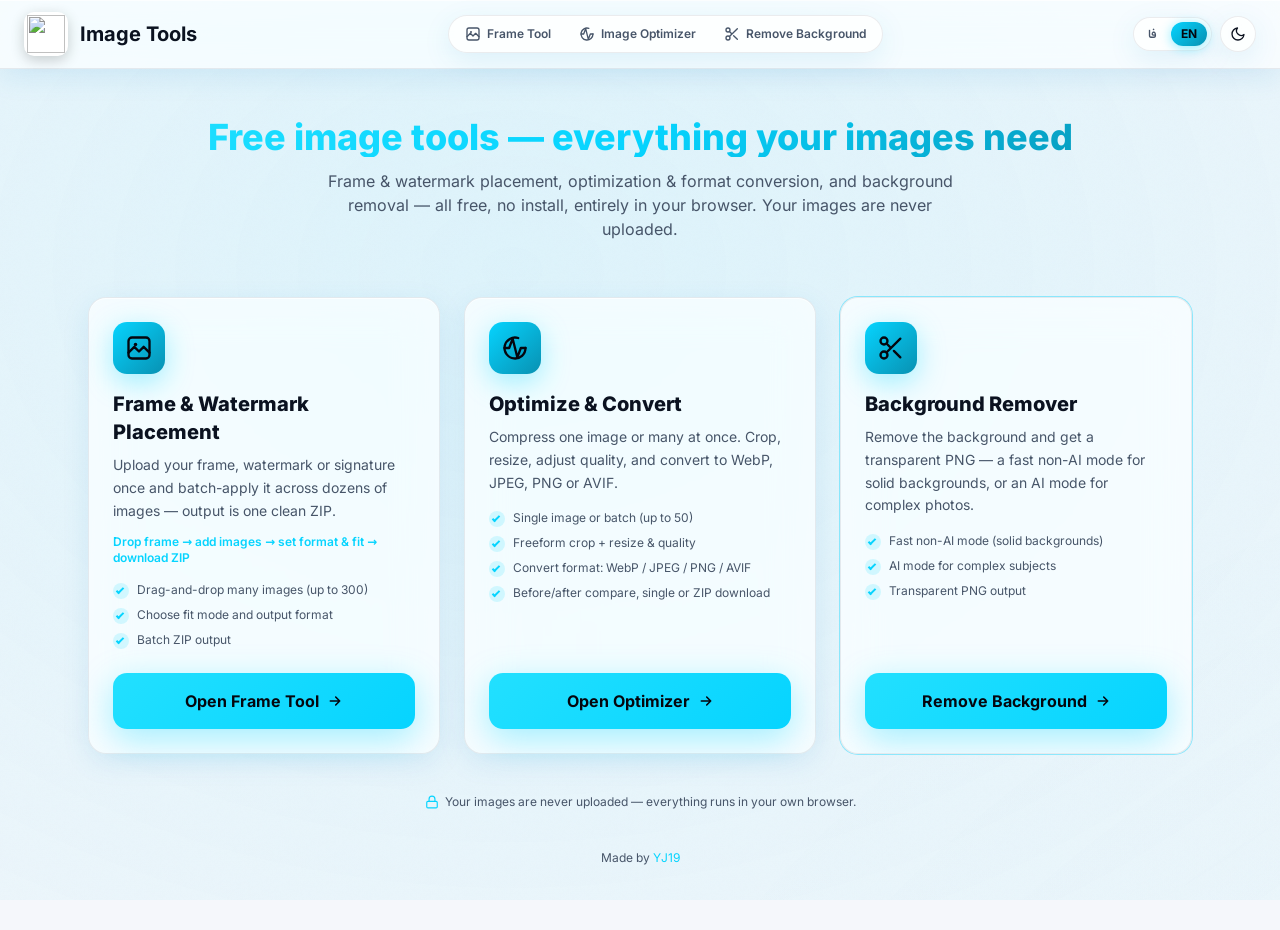
==== commit e49b0302: "Reword hub hero title (free image tools tagline) Bump asset version (20260707f) + SW cache (v14)." ====
--- a/index.html
+++ b/index.html
@@ -61,7 +61,7 @@
   </script>
 
   <link rel="preconnect" href="https://cdn.jsdelivr.net" crossorigin />
-  <link rel="stylesheet" href="fonts/fonts.css?v=20260707e" />
+  <link rel="stylesheet" href="fonts/fonts.css?v=20260707f" />
 
   <style>
     .hidden { display: none !important; }
@@ -78,7 +78,7 @@
     [data-theme="dark"] .theme-icon-moon { display: none; }
   </style>
 
-  <script src="vendor/tailwind-3.4.17.js?v=20260707e"></script>
+  <script src="vendor/tailwind-3.4.17.js?v=20260707f"></script>
   <script>
     tailwind.config = {
       darkMode: ['class', '[data-theme="dark"]'],
@@ -96,7 +96,7 @@
     };
   </script>
 
-  <link rel="stylesheet" href="styles/main.css?v=20260707e" />
+  <link rel="stylesheet" href="styles/main.css?v=20260707f" />
 </head>
 
 <body class="font-sans antialiased min-h-screen selection:bg-cyan/30">
@@ -161,7 +161,7 @@
     <!-- ============ HERO ============ -->
     <section class="text-center mb-9 sm:mb-14">
       <h2 class="text-2xl sm:text-4xl font-extrabold mb-3 text-gradient-brand" data-i18n="hub.hero.title">
-        ابزارهای رایگان تصویر، سریع و خصوصی
+        ابزارهای رایگان تصویر، هر آنچه برای تصویرهات لازم داری
       </h2>
       <p class="text-xs sm:text-base text-muted max-w-2xl mx-auto px-2" data-i18n="hub.hero.subtitle">
         جایگذاری قالب و واترمارک، بهینه‌سازی و تبدیل فرمت، و حذف پس‌زمینه — همه رایگان، بدون نصب و کاملاً در مرورگر شما. تصاویرتان هرگز آپلود نمی‌شوند.
@@ -258,7 +258,7 @@
   </main>
 
   <script>window.__SW_PATH__ = 'sw.js';</script>
-  <script defer src="scripts/hub.js?v=20260707e"></script>
-  <script defer src="scripts/pwa.js?v=20260707e"></script>
+  <script defer src="scripts/hub.js?v=20260707f"></script>
+  <script defer src="scripts/pwa.js?v=20260707f"></script>
 </body>
 </html>
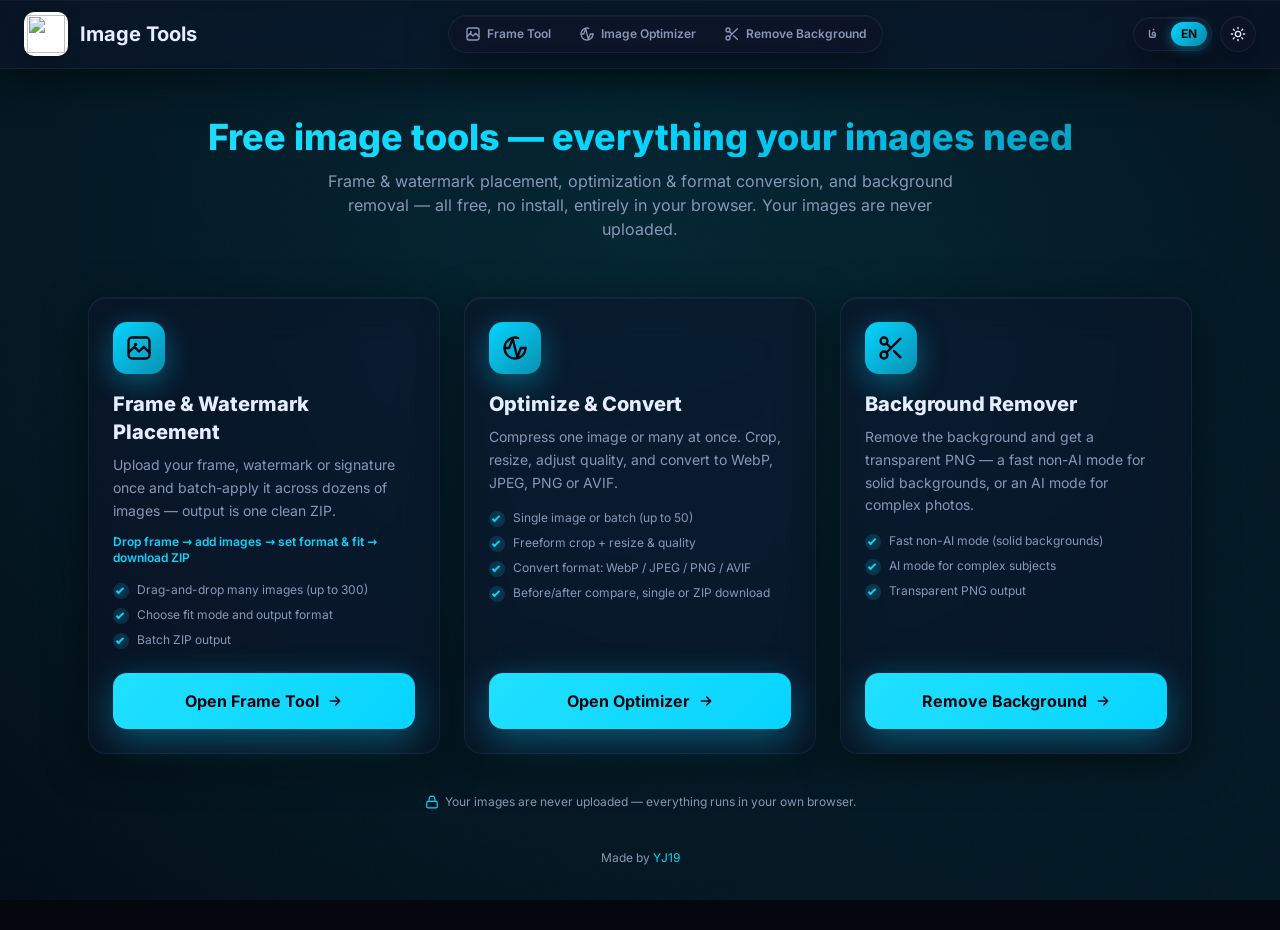
==== commit 6ed62d24: "default to dark theme; fix mobile header overflow; compact remove-bg mobile action bar All tools now" ====
--- a/index.html
+++ b/index.html
@@ -96,7 +96,7 @@
     };
   </script>
 
-  <link rel="stylesheet" href="styles/main.css?v=20260707f" />
+  <link rel="stylesheet" href="styles/main.css?v=20260906c" />
 </head>
 
 <body class="font-sans antialiased min-h-screen selection:bg-cyan/30">
@@ -258,7 +258,7 @@
   </main>
 
   <script>window.__SW_PATH__ = 'sw.js';</script>
-  <script defer src="scripts/hub.js?v=20260707f"></script>
+  <script defer src="scripts/hub.js?v=20260906b"></script>
   <script defer src="scripts/pwa.js?v=20260707f"></script>
 </body>
 </html>
--- a/styles/main.css
+++ b/styles/main.css
@@ -151,6 +151,19 @@
 @media (max-width: 640px) {
   .tool-nav-btn { padding: 6px 10px; }
   .tool-nav-btn span { font-size: 11px; }
+  /* Keep the 3-tab switcher inside the viewport — scroll it internally instead
+     of overflowing the page (which produced a horizontal scrollbar and left
+     fixed bottom bars floating above it). */
+  .tool-nav {
+    max-width: 100%;
+    flex-wrap: nowrap;
+    overflow-x: auto;
+    justify-content: flex-start;
+    -ms-overflow-style: none;
+    scrollbar-width: none;
+  }
+  .tool-nav::-webkit-scrollbar { display: none; }
+  .tool-nav-btn { flex: 0 0 auto; }
 }
 
 /* ============ Step labels ============ */
